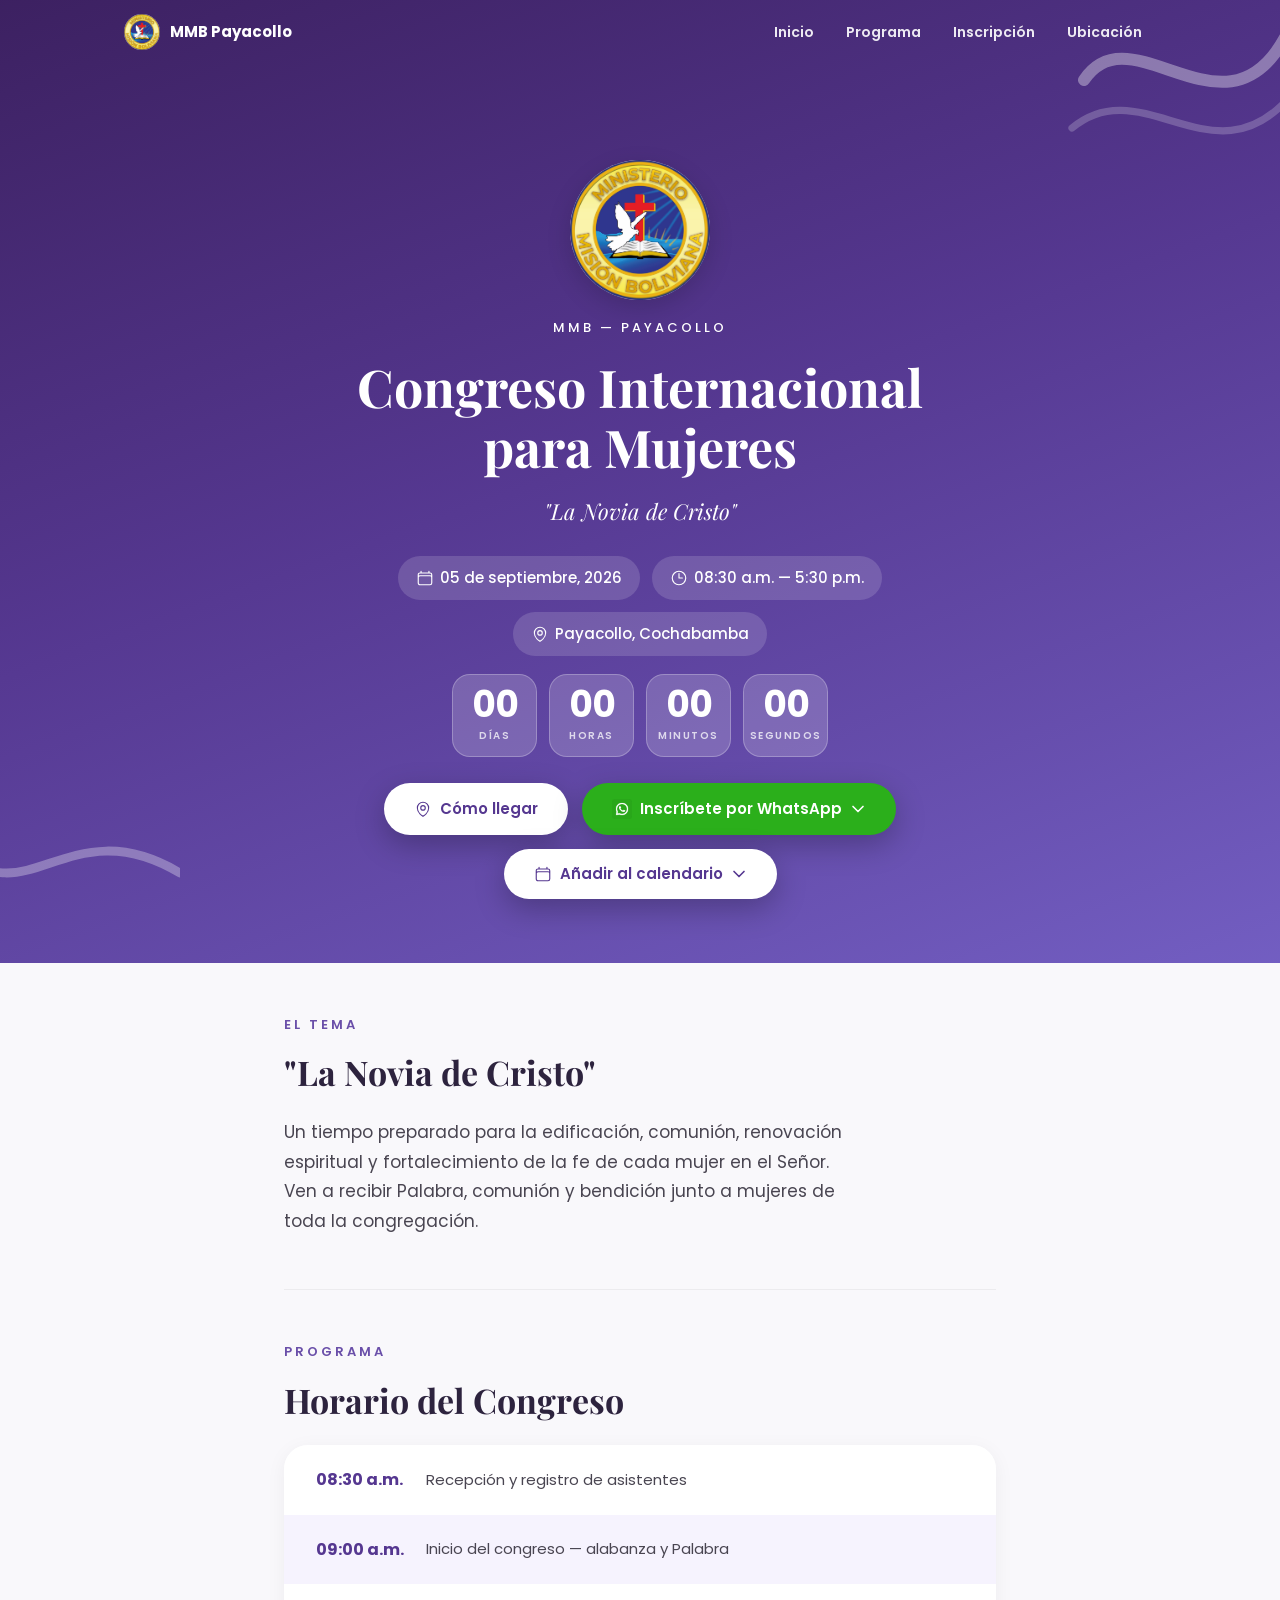
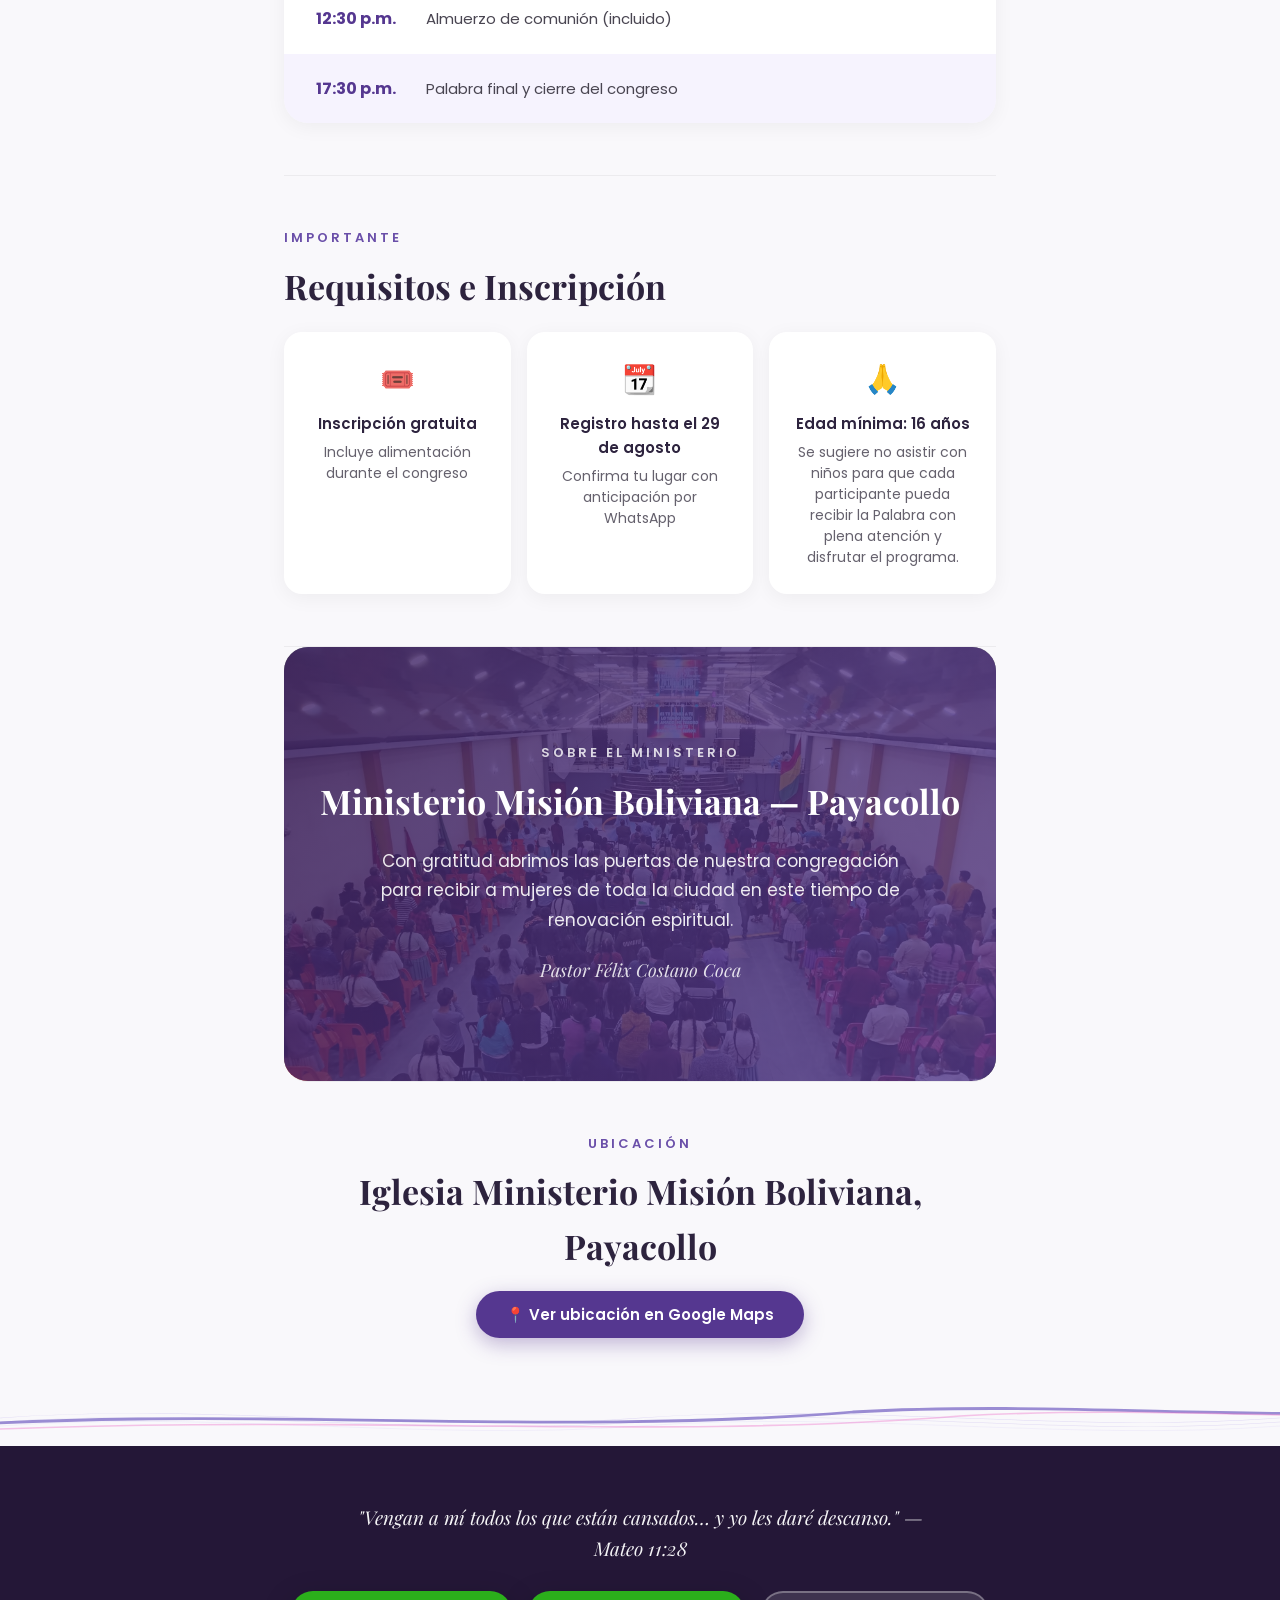
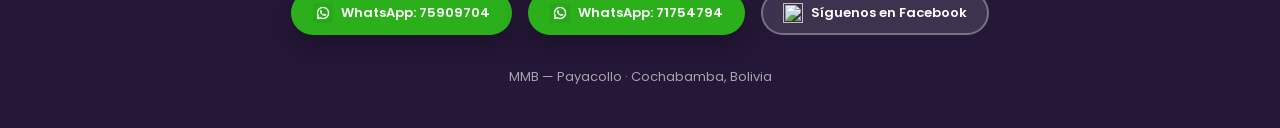
==== index.html @ 67039acd "Cambia redaccion a sugerencia de no asistir con ninos" ====
<!DOCTYPE html>
<html lang="es">
<head>
  <meta charset="UTF-8">
  <meta name="viewport" content="width=device-width, initial-scale=1.0">

  <!-- ===== SEO ===== -->
  <title>Congreso Internacional para Mujeres — MMB Payacollo</title>
  <meta name="description" content="Congreso Internacional para Mujeres 'La Novia de Cristo' — 05 de septiembre 2026 en Payacollo, Cochabamba. Inscripción gratuita. Organizado por el Ministerio Misión Boliviana.">

  <!-- ===== OPEN GRAPH (vista previa en WhatsApp y Facebook) ===== -->
  <meta property="og:title"       content="Congreso Internacional para Mujeres — La Novia de Cristo">
  <meta property="og:description" content="05 de septiembre, 2026 · 08:30 a.m. – 5:30 p.m. · Payacollo, Cochabamba. ¡Inscripción gratuita!">
  <meta property="og:image"       content="images/og-image.jpg">
  <meta property="og:type"        content="website">
  <meta property="og:locale"      content="es_BO">

  <!-- ===== FUENTES DE GOOGLE ===== -->
  <link rel="preconnect" href="https://fonts.googleapis.com">
  <link rel="preconnect" href="https://fonts.gstatic.com" crossorigin>
  <link href="https://fonts.googleapis.com/css2?family=Playfair+Display:ital,wght@0,600;0,700;1,600&family=Poppins:wght@400;500;600;700&display=swap" rel="stylesheet">

  <!-- ===== HOJA DE ESTILOS ===== -->
  <link rel="stylesheet" href="css/style.css">
</head>
<body>

  <!-- ============================================================
       BARRA DE NAVEGACIÓN FIJA
       ============================================================ -->
  <nav class="navbar" id="navbar" aria-label="Navegación principal">
    <div class="navbar__inner">
      <a href="#" class="navbar__brand">
        <img src="images/logo.jpg" alt="MMB" class="navbar__logo-img">
        <span class="navbar__brand-text">MMB Payacollo</span>
      </a>
      <button class="navbar__burger" id="navBurger" aria-label="Abrir menú" aria-expanded="false">
        <span></span>
        <span></span>
        <span></span>
      </button>
      <ul class="navbar__menu" id="navMenu" role="list">
        <li><a href="#tema"       class="navbar__link">Inicio</a></li>
        <li><a href="#programa"   class="navbar__link">Programa</a></li>
        <li><a href="#requisitos" class="navbar__link">Inscripción</a></li>
        <li><a href="#ubicacion"  class="navbar__link">Ubicación</a></li>
      </ul>
    </div>
  </nav>

  <!-- ============================================================
       HERO — Sección principal con gradiente morado
       ============================================================ -->
  <header class="hero">

    <!-- Decoraciones SVG de fondo (no interactivas) -->
    <div class="hero__deco hero__deco--top" aria-hidden="true">
      <svg viewBox="0 0 200 200" xmlns="http://www.w3.org/2000/svg">
        <path d="M20,100 C60,40 140,160 190,60" stroke="white" stroke-width="10" fill="none" stroke-linecap="round"/>
        <path d="M10,140 C70,90 130,190 195,110" stroke="white" stroke-width="6" fill="none" stroke-linecap="round" opacity="0.6"/>
      </svg>
    </div>
    <div class="hero__deco hero__deco--bottom" aria-hidden="true">
      <svg viewBox="0 0 200 200" xmlns="http://www.w3.org/2000/svg">
        <path d="M0,60 C60,120 100,20 200,80" stroke="white" stroke-width="8" fill="none" stroke-linecap="round"/>
      </svg>
    </div>

    <!-- Contenido principal del hero -->
    <div class="hero__content">

      <!-- Logo del ministerio -->
      <img
        src="images/logo.jpg"
        alt="Logo Ministerio Misión Boliviana"
        class="hero__logo"
        width="120"
        height="120"
        loading="eager"
      >

      <!-- Etiqueta superior -->
      <p class="hero__badge">MMB — Payacollo</p>

      <!-- Título del congreso -->
      <h1 class="hero__title">
        Congreso Internacional<br>para Mujeres
      </h1>

      <!-- Subtítulo en cursiva -->
      <p class="hero__subtitle">"La Novia de Cristo"</p>

      <!-- Chips: fecha, hora, lugar -->
      <div class="hero__chips">
        <span class="chip">
          <svg class="icon" viewBox="0 0 24 24" aria-hidden="true"><path stroke-linecap="round" stroke-linejoin="round" d="M6.75 3v2.25M17.25 3v2.25M3 18.75V7.5a2.25 2.25 0 0 1 2.25-2.25h13.5A2.25 2.25 0 0 1 21 7.5v11.25m-18 0A2.25 2.25 0 0 0 5.25 21h13.5A2.25 2.25 0 0 0 21 18.75m-18 0v-7.5A2.25 2.25 0 0 1 5.25 9h13.5A2.25 2.25 0 0 1 21 11.25v7.5"/></svg>
          05 de septiembre, 2026
        </span>
        <span class="chip">
          <svg class="icon" viewBox="0 0 24 24" aria-hidden="true"><path stroke-linecap="round" stroke-linejoin="round" d="M12 6v6h4.5m4.5 0a9 9 0 1 1-18 0 9 9 0 0 1 18 0z"/></svg>
          08:30 a.m. — 5:30 p.m.
        </span>
        <span class="chip">
          <svg class="icon" viewBox="0 0 24 24" aria-hidden="true"><path stroke-linecap="round" stroke-linejoin="round" d="M15 10.5a3 3 0 1 1-6 0 3 3 0 0 1 6 0z"/><path stroke-linecap="round" stroke-linejoin="round" d="M19.5 10.5c0 7.142-7.5 11.25-7.5 11.25S4.5 17.642 4.5 10.5a7.5 7.5 0 1 1 15 0z"/></svg>
          Payacollo, Cochabamba
        </span>
      </div>

      <!-- Contador regresivo hasta el evento -->
      <div class="countdown" id="countdown">
        <div class="countdown__item">
          <span class="countdown__num" id="cd-dias">--</span>
          <span class="countdown__label">Días</span>
        </div>
        <div class="countdown__item">
          <span class="countdown__num" id="cd-horas">--</span>
          <span class="countdown__label">Horas</span>
        </div>
        <div class="countdown__item">
          <span class="countdown__num" id="cd-min">--</span>
          <span class="countdown__label">Minutos</span>
        </div>
        <div class="countdown__item">
          <span class="countdown__num" id="cd-seg">--</span>
          <span class="countdown__label">Segundos</span>
        </div>
      </div>

      <!-- Botones de acción -->
      <div class="hero__actions">

        <!-- Botón: ver en Google Maps -->
        <a
          href="https://www.google.com/maps/dir/?api=1&destination=-17.43015,-66.327103"
          target="_blank"
          rel="noopener noreferrer"
          class="btn btn--white"
        >
          <svg class="icon" viewBox="0 0 24 24" aria-hidden="true"><path stroke-linecap="round" stroke-linejoin="round" d="M15 10.5a3 3 0 1 1-6 0 3 3 0 0 1 6 0z"/><path stroke-linecap="round" stroke-linejoin="round" d="M19.5 10.5c0 7.142-7.5 11.25-7.5 11.25S4.5 17.642 4.5 10.5a7.5 7.5 0 1 1 15 0z"/></svg>
          Cómo llegar
        </a>

        <!-- Botón desplegable: WhatsApp (se maneja en main.js) -->
        <div class="dropdown">
          <button
            class="btn btn--green dropdown__toggle"
            aria-expanded="false"
            aria-haspopup="true"
          >
            <img src="images/whatsapp.png" alt="" class="btn-icon" aria-hidden="true">
            Inscríbete por WhatsApp
            <svg class="icon icon--chevron dropdown__arrow" viewBox="0 0 24 24" aria-hidden="true"><path stroke-linecap="round" stroke-linejoin="round" d="m19.5 8.25-7.5 7.5-7.5-7.5"/></svg>
          </button>

          <!-- Menú oculto por defecto -->
          <ul class="dropdown__menu" role="menu" hidden>
            <li role="none">
              <a
                href="https://wa.me/59160748595"
                target="_blank"
                rel="noopener noreferrer"
                class="dropdown__item"
                role="menuitem"
              >
                <span class="dropdown__icon" aria-hidden="true"><svg class="icon" viewBox="0 0 24 24"><path stroke-linecap="round" stroke-linejoin="round" d="M2.25 6.75c0 8.284 6.716 15 15 15h2.25a2.25 2.25 0 0 0 2.25-2.25v-1.372c0-.516-.351-.966-.852-1.091l-4.423-1.106c-.44-.11-.902.055-1.173.417l-.97 1.293c-.282.376-.769.542-1.21.38a12.035 12.035 0 0 1-7.143-7.143c-.162-.441.004-.928.38-1.21l1.293-.97c.363-.271.527-.734.417-1.173L6.963 3.102a1.125 1.125 0 0 0-1.091-.852H4.5A2.25 2.25 0 0 0 2.25 4.5v2.25z"/></svg></span>
                <span class="dropdown__info">
                  <span class="dropdown__name">Lider Sandra Costano</span>
                </span>
              </a>
            </li>
            <li role="none">
              <a
                href="https://wa.me/59171754794"
                target="_blank"
                rel="noopener noreferrer"
                class="dropdown__item"
                role="menuitem"
              >
                <span class="dropdown__icon" aria-hidden="true"><svg class="icon" viewBox="0 0 24 24"><path stroke-linecap="round" stroke-linejoin="round" d="M2.25 6.75c0 8.284 6.716 15 15 15h2.25a2.25 2.25 0 0 0 2.25-2.25v-1.372c0-.516-.351-.966-.852-1.091l-4.423-1.106c-.44-.11-.902.055-1.173.417l-.97 1.293c-.282.376-.769.542-1.21.38a12.035 12.035 0 0 1-7.143-7.143c-.162-.441.004-.928.38-1.21l1.293-.97c.363-.271.527-.734.417-1.173L6.963 3.102a1.125 1.125 0 0 0-1.091-.852H4.5A2.25 2.25 0 0 0 2.25 4.5v2.25z"/></svg></span>
                <span class="dropdown__info">
                  <span class="dropdown__name">Pastora Geidy Tapia</span>
                </span>
              </a>
            </li>
          </ul>
        </div>

        <!-- Dropdown: agregar al calendario -->
        <div class="dropdown dropdown--cal">
          <button
            class="btn btn--white"
            id="calToggle"
            aria-expanded="false"
            aria-haspopup="true"
          >
            <svg class="icon" viewBox="0 0 24 24" aria-hidden="true"><path stroke-linecap="round" stroke-linejoin="round" d="M6.75 3v2.25M17.25 3v2.25M3 18.75V7.5a2.25 2.25 0 0 1 2.25-2.25h13.5A2.25 2.25 0 0 1 21 7.5v11.25m-18 0A2.25 2.25 0 0 0 5.25 21h13.5A2.25 2.25 0 0 0 21 18.75m-18 0v-7.5A2.25 2.25 0 0 1 5.25 9h13.5A2.25 2.25 0 0 1 21 11.25v7.5"/></svg>
            Añadir al calendario
            <svg class="icon icon--chevron cal-arrow" viewBox="0 0 24 24" aria-hidden="true"><path stroke-linecap="round" stroke-linejoin="round" d="m19.5 8.25-7.5 7.5-7.5-7.5"/></svg>
          </button>
          <ul class="dropdown__menu dropdown__menu--cal" id="calMenu" role="menu" hidden>
            <li role="none">
              <a href="#" id="calGoogle" target="_blank" rel="noopener" class="dropdown__item" role="menuitem">
                <span class="dropdown__icon cal-icon-google" aria-hidden="true">G</span>
                <span class="dropdown__info">
                  <span class="dropdown__name">Google Calendar</span>
                </span>
              </a>
            </li>
            <li role="none">
              <button id="calIcs" class="dropdown__item dropdown__item--btn" role="menuitem">
                <span class="dropdown__icon cal-icon-apple" aria-hidden="true">📱</span>
                <span class="dropdown__info">
                  <span class="dropdown__name">Apple / Outlook</span>
                  <span class="dropdown__number">Descarga .ics</span>
                </span>
              </button>
            </li>
          </ul>
        </div>

      </div>
    </div>

  </header>


  <!-- ============================================================
       CONTENIDO PRINCIPAL
       ============================================================ -->
  <main class="main-content">

    <!-- ---- El Tema ---- -->
    <section class="section fade-in" id="tema">
      <p class="section__label">El Tema</p>
      <h2 class="section__title">"La Novia de Cristo"</h2>
      <p class="section__text">
        Un tiempo preparado para la edificación, comunión, renovación espiritual y
        fortalecimiento de la fe de cada mujer en el Señor. Ven a recibir Palabra,
        comunión y bendición junto a mujeres de toda la congregación.
      </p>
    </section>

    <!-- ---- Programa / Horario ---- -->
    <section class="section fade-in" id="programa">
      <p class="section__label">Programa</p>
      <h2 class="section__title">Horario del Congreso</h2>

      <div class="schedule">
        <div class="schedule__item">
          <span class="schedule__time">08:30 a.m.</span>
          <span class="schedule__desc">Recepción y registro de asistentes</span>
        </div>
        <div class="schedule__item schedule__item--alt">
          <span class="schedule__time">09:00 a.m.</span>
          <span class="schedule__desc">Inicio del congreso — alabanza y Palabra</span>
        </div>
        <div class="schedule__item">
          <span class="schedule__time">12:30 p.m.</span>
          <span class="schedule__desc">Almuerzo de comunión (incluido)</span>
        </div>
        <div class="schedule__item schedule__item--alt">
          <span class="schedule__time">17:30 p.m.</span>
          <span class="schedule__desc">Palabra final y cierre del congreso</span>
        </div>
      </div>
    </section>

    <!-- ---- Requisitos e Inscripción ---- -->
    <section class="section fade-in" id="requisitos">
      <p class="section__label">Importante</p>
      <h2 class="section__title">Requisitos e Inscripción</h2>

      <div class="cards">
        <div class="card">
          <span class="card__icon">🎟️</span>
          <p class="card__title">Inscripción gratuita</p>
          <p class="card__text">Incluye alimentación durante el congreso</p>
        </div>
        <div class="card">
          <span class="card__icon">📆</span>
          <p class="card__title">Registro hasta el 29 de agosto</p>
          <p class="card__text">Confirma tu lugar con anticipación por WhatsApp</p>
        </div>
        <div class="card">
          <span class="card__icon">🙏</span>
          <p class="card__title">Edad mínima: 16 años</p>
          <p class="card__text">Se sugiere no asistir con niños para que cada participante pueda recibir la Palabra con plena atención y disfrutar el programa.</p>
        </div>
      </div>
    </section>

    <!-- ---- Sobre el Ministerio ---- -->
    <section class="section section--church fade-in" id="ministerio">
      <img src="images/iglesia.jpg" alt="Iglesia Ministerio Misión Boliviana Payacollo" class="church__bg" loading="lazy">
      <div class="church__overlay"></div>
      <div class="church__content">
        <p class="section__label">Sobre el ministerio</p>
        <h2 class="section__title">Ministerio Misión Boliviana — Payacollo</h2>
        <p class="section__text">
          Con gratitud abrimos las puertas de nuestra congregación para recibir a
          mujeres de toda la ciudad en este tiempo de renovación espiritual.
        </p>
        <p class="section__pastor">Pastor Félix Costano Coca</p>
      </div>
    </section>

    <!-- ---- Ubicación ---- -->
    <section class="section section--center fade-in" id="ubicacion">
      <p class="section__label">Ubicación</p>
      <h2 class="section__title">Iglesia Ministerio Misión Boliviana, Payacollo</h2>
      <a
        href="https://www.google.com/maps/dir/?api=1&destination=-17.43015,-66.327103"
        target="_blank"
        rel="noopener noreferrer"
        class="btn btn--primary"
      >
        📍 Ver ubicación en Google Maps
      </a>
    </section>

  </main>


  <!-- Separador decorativo con ondas antes del footer -->
  <div class="wave-divider" aria-hidden="true">
    <svg viewBox="0 0 1200 120" xmlns="http://www.w3.org/2000/svg" preserveAspectRatio="none">
      <!-- Líneas finas onduladas -->
      <path d="M0,60 C200,20 400,100 600,60 C800,20 1000,100 1200,60" fill="none" stroke="oklch(0.7 0.12 295)" stroke-width="1" opacity="0.3"/>
      <path d="M0,70 C200,30 400,110 600,70 C800,30 1000,110 1200,70" fill="none" stroke="oklch(0.65 0.13 295)" stroke-width="1" opacity="0.25"/>
      <path d="M0,80 C200,40 400,120 600,80 C800,40 1000,120 1200,80" fill="none" stroke="oklch(0.75 0.10 295)" stroke-width="0.8" opacity="0.2"/>
      <!-- Curva gruesa principal -->
      <path d="M-100,90 C200,20 500,110 800,45 C1000,15 1200,75 1400,35" fill="none" stroke="oklch(0.55 0.15 290)" stroke-width="7" stroke-linecap="round" opacity="0.7"/>
      <!-- Curva secundaria rosada -->
      <path d="M-100,100 C300,40 600,120 900,55 C1100,25 1300,80 1500,50" fill="none" stroke="oklch(0.72 0.18 340)" stroke-width="4" stroke-linecap="round" opacity="0.4"/>
    </svg>
  </div>

  <!-- ============================================================
       FOOTER
       ============================================================ -->
  <footer class="footer">

    <!-- Versículo bíblico -->
    <p class="footer__verse">
      "Vengan a mí todos los que están cansados… y yo les daré descanso." — Mateo 11:28
    </p>

    <!-- Links de contacto -->
    <div class="footer__links">
      <a href="https://wa.me/59175909704" target="_blank" rel="noopener noreferrer" class="btn btn--green btn--sm">
        <img src="images/whatsapp.png" alt="" class="btn-icon" aria-hidden="true"> WhatsApp: 75909704
      </a>
      <a href="https://wa.me/59171754794" target="_blank" rel="noopener noreferrer" class="btn btn--green btn--sm">
        <img src="images/whatsapp.png" alt="" class="btn-icon" aria-hidden="true"> WhatsApp: 71754794
      </a>
      <a href="https://www.facebook.com/profile.php?id=100070021901552&mibextid=ZbWKwL" target="_blank" rel="noopener noreferrer" class="btn btn--outline btn--sm">
        <img src="images/facebook.png" alt="" class="btn-icon" aria-hidden="true"> Síguenos en Facebook
      </a>
    </div>

    <!-- Créditos -->
    <p class="footer__credit">MMB — Payacollo · Cochabamba, Bolivia</p>

  </footer>

  <!-- ===== JAVASCRIPT ===== -->
  <script src="js/main.js"></script>

</body>
</html>
---- css/style.css ----
/* ================================================
   style.css — Congreso Internacional para Mujeres
   Ministerio Misión Boliviana — Payacollo
   ================================================ */


/* ================================================
   VARIABLES GLOBALES
   Cambia los colores aquí para actualizar toda la página.
   ================================================ */
:root {
  /* Colores morados del hero */
  --color-primary:       oklch(0.42 0.14 295); /* morado principal */
  --color-primary-dark:  oklch(0.32 0.11 300); /* morado oscuro (inicio del gradiente) */
  --color-primary-light: oklch(0.55 0.15 290); /* morado claro (fin del gradiente) */
  --color-primary-pale:  oklch(0.97 0.015 300);/* fondo muy claro para filas alternas */

  /* Colores de texto */
  --color-text:          oklch(0.28 0.05 300); /* texto principal */
  --color-text-muted:    oklch(0.40 0.02 300); /* texto secundario */
  --color-text-light:    oklch(0.50 0.02 300); /* texto terciario */
  --color-label:         oklch(0.50 0.14 295); /* etiquetas de sección */

  /* ---- Paleta semántica de botones (estilo propio, sin librerías) ---- */
  --btn-primary:   oklch(0.42 0.14 295); /* morado  — igual al color principal */
  --btn-secondary: oklch(0.55 0.04 270); /* gris azulado neutro */
  --btn-success:   #2BAF1B; /* verde WhatsApp del ícono */
  --btn-danger:    oklch(0.55 0.20  25); /* rojo */
  --btn-warning:   oklch(0.75 0.17  75); /* amarillo-naranja */
  --btn-info:      oklch(0.60 0.15 230); /* azul claro */

  /* Cuánto se oscurece el botón al pasar el cursor (valor entre 0 y 1) */
  --btn-hover-brightness: 0.85;

  /* Otros colores */
  --color-green:         #2BAF1B; /* verde WhatsApp del ícono */
  --color-bg:            oklch(0.98 0.005 300);/* fondo general de la página */
  --color-footer-bg:     oklch(0.24 0.06 300); /* fondo del footer */
  --color-white:         #ffffff;

  /* Tipografías */
  --font-heading: 'Playfair Display', Georgia, serif;
  --font-body:    'Poppins', system-ui, sans-serif;

  /* Bordes redondeados */
  --radius-sm:   12px;
  --radius-md:   18px;
  --radius-lg:   24px;
  --radius-pill: 40px;

  /* Sombras */
  --shadow-sm: 0 4px 20px rgba(0, 0, 0, 0.05);
  --shadow-md: 0 8px 24px rgba(0, 0, 0, 0.15);
  --shadow-lg: 0 10px 30px rgba(0, 0, 0, 0.25);

  /* Transición estándar */
  --transition: 0.2s ease;

  /* Ancho máximo del contenido */
  --max-width: 760px;
}


/* ================================================
   RESET BÁSICO
   ================================================ */
*, *::before, *::after {
  box-sizing: border-box;
  margin: 0;
  padding: 0;
}

html, body {
  overflow-x: hidden;
}

html {
  scroll-behavior: smooth;
  scroll-padding-top: 72px;
}

body {
  background-color: var(--color-bg);
  font-family: var(--font-body);
  color: var(--color-text);
  line-height: 1.6;
  /* Mejora la renderización de fuentes en pantallas de alta densidad */
  -webkit-font-smoothing: antialiased;
}

a {
  color: inherit;
  text-decoration: none;
}

img {
  max-width: 100%;
  display: block;
}

ul {
  list-style: none;
}


/* ================================================
   SISTEMA DE BOTONES GENÉRICO
   ------------------------------------------------
   Uso: <button class="btn btn--primary">Texto</button>
   Variantes sólidas:  btn--primary / secondary / success / danger / warning / info
   Variantes contorno: btn--outline-primary / secondary / success / danger / warning / info
   Tamaños:            btn--sm / btn--lg
   Especiales:         btn--white / btn--outline (footer)
   ================================================ */

/* --- Base de todos los botones --- */
.btn {
  display: inline-flex;
  align-items: center;
  gap: 8px;
  padding: 14px 28px;
  border-radius: var(--radius-pill);
  font-family: var(--font-body);
  font-weight: 600;
  font-size: 15px;
  cursor: pointer;
  border: 2px solid transparent;
  transition:
    filter       var(--transition),
    transform    var(--transition),
    box-shadow   var(--transition);
  white-space: nowrap;
  line-height: 1;
  text-decoration: none;
}

/* Hover: oscurece el fondo con filter (funciona en CUALQUIER color) */
.btn:hover {
  filter: brightness(var(--btn-hover-brightness));
  transform: translateY(-2px);
}

/* Al presionar: baja de nuevo */
.btn:active {
  transform: translateY(0);
  filter: brightness(0.78);
}

/* Foco visible para accesibilidad con teclado */
.btn:focus-visible {
  outline: 3px solid currentColor;
  outline-offset: 3px;
}

/* ---- Variantes sólidas ---- */
/* Cada una define --_bg (color de fondo) y hereda el resto */

.btn--primary {
  background: var(--btn-primary);
  color: var(--color-white);
  box-shadow: 0 6px 20px oklch(from var(--btn-primary) l c h / 0.35);
}

.btn--secondary {
  background: var(--btn-secondary);
  color: var(--color-white);
  box-shadow: 0 6px 20px oklch(from var(--btn-secondary) l c h / 0.30);
}

.btn--success {
  background: var(--btn-success);
  color: var(--color-white);
  box-shadow: 0 6px 20px oklch(from var(--btn-success) l c h / 0.35);
}

.btn--danger {
  background: var(--btn-danger);
  color: var(--color-white);
  box-shadow: 0 6px 20px oklch(from var(--btn-danger) l c h / 0.30);
}

.btn--warning {
  background: var(--btn-warning);
  color: oklch(0.20 0.05 75); /* texto oscuro sobre amarillo */
  box-shadow: 0 6px 20px oklch(from var(--btn-warning) l c h / 0.30);
}

.btn--info {
  background: var(--btn-info);
  color: var(--color-white);
  box-shadow: 0 6px 20px oklch(from var(--btn-info) l c h / 0.30);
}

/* ---- Variantes de contorno (outline) ---- */
/* Fondo transparente, borde y texto del color semántico */

.btn--outline-primary {
  background: transparent;
  color: var(--btn-primary);
  border-color: var(--btn-primary);
}

.btn--outline-secondary {
  background: transparent;
  color: var(--btn-secondary);
  border-color: var(--btn-secondary);
}

.btn--outline-success {
  background: transparent;
  color: var(--btn-success);
  border-color: var(--btn-success);
}

.btn--outline-danger {
  background: transparent;
  color: var(--btn-danger);
  border-color: var(--btn-danger);
}

.btn--outline-warning {
  background: transparent;
  color: oklch(0.55 0.17 75);
  border-color: var(--btn-warning);
}

.btn--outline-info {
  background: transparent;
  color: var(--btn-info);
  border-color: var(--btn-info);
}

/* ---- Tamaños ---- */

/* Pequeño (footer, chips de acción) */
.btn--sm {
  padding: 10px 20px;
  font-size: 13px;
}

/* Grande (llamadas a la acción principales) */
.btn--lg {
  padding: 18px 36px;
  font-size: 17px;
}

/* ---- Especiales (usados en este proyecto) ---- */

/* Blanco sobre el gradiente del hero */
.btn--white {
  background: var(--color-white);
  color: var(--btn-primary);
  box-shadow: var(--shadow-lg);
  border-color: transparent;
}

/* Verde alias para WhatsApp (mismo que success) */
.btn--green {
  background: var(--btn-success);
  color: var(--color-white);
  box-shadow: var(--shadow-lg);
}

/* Contorno semitransparente para el footer oscuro */
.btn--outline {
  background: rgba(255, 255, 255, 0.12);
  color: var(--color-white);
  border-color: rgba(255, 255, 255, 0.30);
}


/* ================================================
   HERO — Sección principal
   ================================================ */
.hero {
  position: relative;
  /* overflow: hidden eliminado — causaba que el dropdown quedara cortado */
  background: linear-gradient(
    160deg,
    var(--color-primary-dark)  0%,
    var(--color-primary)       45%,
    var(--color-primary-light) 100%
  );
  /* 52px navbar (móvil) + 72px padding propio */
  padding: 124px 24px 48px;
  text-align: center;
  color: var(--color-white);
}

/* Decoraciones SVG de fondo */
.hero__deco {
  position: absolute;
  pointer-events: none; /* no bloquean clics */
  opacity: 0.35;
  overflow: hidden;
  /* clip para que el SVG no salga del área del hero */
  clip-path: inset(0);
}

.hero__deco--top {
  top: -40px;
  right: -20px;
  width: 240px;
}

.hero__deco--bottom {
  bottom: -50px;
  left: -40px;
  width: 220px;
  opacity: 0.3;
}

/* Contenedor centrado del contenido del hero */
.hero__content {
  position: relative; /* para estar por encima de las decoraciones */
  display: flex;
  flex-direction: column;
  align-items: center;
  gap: 18px;
  max-width: 720px;
  margin: 0 auto;
}

/* Logo circular */
.hero__logo {
  width: 120px;
  height: 120px;
  border-radius: 50%;
  object-fit: cover;
  box-shadow: var(--shadow-md);
}

/* Etiqueta "MMB — Payacollo" */
.hero__badge {
  letter-spacing: 3px;
  font-size: 13px;
  font-weight: 500;
  opacity: 0.85;
  text-transform: uppercase;
}

/* Título H1 principal */
.hero__title {
  font-family: var(--font-heading);
  /* clamp: mínimo 32px, preferido 6vw, máximo 52px */
  font-size: clamp(32px, 6vw, 52px);
  line-height: 1.15;
  font-weight: 700;
}

/* Subtítulo en cursiva */
.hero__subtitle {
  font-family: var(--font-heading);
  font-style: italic;
  font-size: 22px;
  opacity: 0.95;
}

/* Chips de información (fecha / hora / lugar) */
.hero__chips {
  display: flex;
  flex-wrap: wrap; /* se acomodan en varias líneas en móvil */
  gap: 12px;
  justify-content: center;
  margin-top: 8px;
}

.chip {
  background: rgba(255, 255, 255, 0.15);
  backdrop-filter: blur(4px);
  padding: 10px 18px;
  border-radius: var(--radius-pill);
  font-size: 14px;
  font-weight: 500;
  /* alinea el ícono SVG con el texto */
  display: inline-flex;
  align-items: center;
  gap: 6px;
}

/* Contenedor de los botones del hero */
.hero__actions {
  display: flex;
  flex-wrap: wrap;
  gap: 14px;
  justify-content: center;
  margin-top: 8px;
}


/* ================================================
   ICONOS SVG INLINE
   ================================================ */

/* Íconos PNG dentro de botones (WhatsApp, Facebook) */
.btn-icon {
  width: 20px;
  height: 20px;
  object-fit: contain;
  flex-shrink: 0;
  display: inline-block;
}

/* Base: hereda el color del texto del elemento padre */
.icon {
  width: 18px;
  height: 18px;
  flex-shrink: 0;
  stroke: currentColor;
  fill: none;
  stroke-width: 1.5;
  stroke-linecap: round;
  stroke-linejoin: round;
  display: inline-block;
  vertical-align: middle;
}

/* Tamaño grande (tarjetas, etc.) */
.icon--lg {
  width: 32px;
  height: 32px;
}

/* Flecha del dropdown */
.icon--chevron {
  width: 16px;
  height: 16px;
  stroke-width: 2.5;
  transition: transform var(--transition);
}

/* Rotar la flecha cuando el menú está abierto */
.dropdown--open .icon--chevron {
  transform: rotate(180deg);
}


/* ================================================
   DROPDOWN — Menú de WhatsApp
   ================================================ */

/* Contenedor relativo para posicionar el menú */
.dropdown {
  position: relative;
  display: inline-block;
}

/* Flecha que gira cuando el menú está abierto */
.dropdown__arrow {
  display: inline-block;
  transition: transform var(--transition);
}

/* La flecha SVG rota via .dropdown--open .icon--chevron (ver sección de íconos) */

/* Menú desplegable */
.dropdown__menu {
  position: absolute;
  top: calc(100% + 8px);
  left: 50%;
  transform: translateX(-50%);
  background: var(--color-white);
  border-radius: var(--radius-md);
  box-shadow: 0 8px 24px rgba(0, 0, 0, 0.2);
  padding: 8px;
  min-width: 240px;
  z-index: 500;
  /* Animación de aparición */
  animation: dropdownEntrada 0.15s ease;
}

/* Cada opción del menú */
.dropdown__item {
  display: flex;
  flex-direction: row;  /* ícono a la izquierda, texto a la derecha */
  align-items: center;
  gap: 12px;
  padding: 12px 16px;
  border-radius: var(--radius-sm);
  color: var(--color-text);
  transition: background var(--transition);
}

.dropdown__item:hover {
  background: var(--color-primary-pale);
}

/* Ícono de teléfono en círculo verde */
.dropdown__icon {
  display: flex;
  align-items: center;
  justify-content: center;
  width: 38px;
  height: 38px;
  border-radius: 50%;
  background: var(--color-green);
  flex-shrink: 0;
  /* el SVG interior hereda color blanco */
  color: white;
}

/* Bloque de texto (nombre + número) */
.dropdown__info {
  display: flex;
  flex-direction: column;
}

/* Nombre de la persona */
.dropdown__name {
  font-weight: 600;
  font-size: 14px;
  color: var(--color-text);
}

/* Número de teléfono */
.dropdown__number {
  color: var(--color-label);
  font-size: 13px;
  margin-top: 1px;
}

/* Animación de entrada del dropdown */
@keyframes dropdownEntrada {
  from {
    opacity: 0;
    transform: translateX(-50%) translateY(-6px);
  }
  to {
    opacity: 1;
    transform: translateX(-50%) translateY(0);
  }
}


/* ================================================
   OPCIONES DE IMAGEN DE LA IGLESIA
   ================================================ */

/* OPCIÓN 2: sección foto independiente */
.section-photo {
  width: 100%;
  max-height: 280px;
  overflow: hidden;
}

.section-photo img {
  width: 100%;
  height: 280px;
  object-fit: cover;
  object-position: center;
  display: block;
}

/* OPCIÓN 1: imagen como fondo de "Sobre el ministerio" */
.section--church {
  position: relative;
  overflow: hidden;
  border-radius: var(--radius-lg);
  border: none;
  padding: 0;
  margin-bottom: 0;
  text-align: center;
  min-height: 320px;
  display: flex;
  align-items: center;
  justify-content: center;
}

.church__bg {
  position: absolute;
  inset: 0;
  width: 100%;
  height: 100%;
  object-fit: cover;
  object-position: center;
}

/* Overlay morado sobre la imagen */
.church__overlay {
  position: absolute;
  inset: 0;
  background: linear-gradient(135deg, oklch(0.32 0.11 300 / 0.82), oklch(0.45 0.14 295 / 0.75));
}

/* Texto encima del overlay */
.church__content {
  position: relative;
  z-index: 1;
  padding: 44px 28px;
  color: white;
}

.section--church .section__label {
  color: rgba(255,255,255,0.8);
}

.section--church .section__title {
  color: white;
}

.section--church .section__text {
  color: rgba(255,255,255,0.9);
  margin: 0 auto;
}

.section--church .section__pastor {
  color: rgba(255,255,255,0.85);
}


/* ================================================
   SEPARADOR DECORATIVO DE ONDAS
   ================================================ */
.wave-divider {
  width: 100%;
  overflow: hidden;
  line-height: 0;
  padding: 4px 0;
}

.wave-divider svg {
  width: 100%;
  height: 48px;
  display: block;
}


/* ================================================
   CONTENIDO PRINCIPAL (secciones)
   ================================================ */

/* Contenedor que centra y limita el ancho del contenido */
.main-content {
  max-width: var(--max-width);
  margin: 0 auto;
  padding: 0 24px;
}

/* Sección genérica */
.section {
  padding: 40px 0;
  border-bottom: 1px solid rgba(0, 0, 0, 0.05);
}

/* La última sección no necesita borde inferior */
.section:last-child {
  border-bottom: none;
}

/* Etiqueta pequeña sobre el título (ej. "El Tema") */
.section__label {
  letter-spacing: 3px;
  font-size: 13px;
  font-weight: 600;
  color: var(--color-label);
  text-transform: uppercase;
  margin-bottom: 10px;
}

/* Título de cada sección */
.section__title {
  font-family: var(--font-heading);
  font-size: clamp(24px, 4vw, 34px);
  color: var(--color-text);
  margin-bottom: 18px;
}

/* Párrafo de texto de cada sección */
.section__text {
  font-size: 17px;
  line-height: 1.75;
  color: var(--color-text-muted);
  max-width: 560px;
}

/* Nombre del pastor (en cursiva) */
.section__pastor {
  font-family: var(--font-heading);
  font-style: italic;
  font-size: 18px;
  color: var(--color-primary);
  margin-top: 20px;
}

/* Variante con fondo de color (Sobre el ministerio) */
.section--highlight {
  background: linear-gradient(135deg, var(--color-primary-pale), oklch(0.95 0.02 295));
  border-radius: var(--radius-lg);
  padding: 44px 28px;
  border: none;
  margin-bottom: 0;
  text-align: center;
}

.section--highlight .section__text {
  margin: 0 auto; /* centra el párrafo cuando tiene max-width */
}

/* Variante centrada (Ubicación) */
.section--center {
  text-align: center;
}

/* En secciones centradas, alinear también los elementos de texto */
.section--center .section__label,
.section--center .section__title {
  text-align: center;
}


/* ================================================
   HORARIO DEL CONGRESO
   ================================================ */
.schedule {
  border-radius: var(--radius-lg);
  overflow: hidden;
  box-shadow: var(--shadow-sm);
}

/* Fila del horario */
.schedule__item {
  display: flex;
  align-items: center;
  gap: 20px;
  padding: 20px 26px;
  background: var(--color-white);
}

/* Fila alternada con fondo gris muy claro */
.schedule__item--alt {
  background: var(--color-primary-pale);
}

/* Hora en morado */
.schedule__time {
  font-weight: 700;
  color: var(--color-primary);
  font-size: 16px;
  min-width: 90px; /* para que todas las horas queden alineadas */
  flex-shrink: 0;
}

/* Descripción de la actividad */
.schedule__desc {
  color: var(--color-text-muted);
  font-size: 15px;
}


/* ================================================
   TARJETAS (Requisitos e Inscripción)
   ================================================ */

/* CSS Grid: columnas automáticas de mínimo 200px */
.cards {
  display: grid;
  grid-template-columns: repeat(auto-fit, minmax(200px, 1fr));
  gap: 16px;
}

/* Tarjeta individual */
.card {
  background: var(--color-white);
  border-radius: var(--radius-md);
  padding: 26px;
  text-align: center;
  box-shadow: var(--shadow-sm);
}

/* Emoji grande */
.card__icon {
  display: block;
  font-size: 28px;
  margin-bottom: 10px;
}

/* Título de la tarjeta */
.card__title {
  font-weight: 600;
  color: var(--color-text);
  margin-bottom: 6px;
  font-size: 15px;
}

/* Texto de la tarjeta */
.card__text {
  font-size: 14px;
  color: var(--color-text-light);
  line-height: 1.5;
}


/* ================================================
   FOOTER
   ================================================ */
.footer {
  background: var(--color-footer-bg);
  color: var(--color-white);
  padding: 56px 24px 40px;
  text-align: center;
}

/* Versículo bíblico en cursiva */
.footer__verse {
  font-family: var(--font-heading);
  font-style: italic;
  font-size: 19px;
  opacity: 0.95;
  max-width: 600px;
  margin: 0 auto 28px;
  line-height: 1.6;
}

/* Fila de botones de contacto */
.footer__links {
  display: flex;
  flex-wrap: wrap;
  gap: 16px;
  justify-content: center;
  margin-bottom: 32px;
}

/* Línea de créditos */
.footer__credit {
  font-size: 13px;
  opacity: 0.6;
}


/* ================================================
   ANIMACIÓN FADE-IN (controlada por main.js)
   ================================================ */

/* Estado inicial: invisible y desplazado hacia abajo */
.fade-in {
  opacity: 0;
  transform: translateY(30px);
  transition: opacity 0.6s ease, transform 0.6s ease;
}

/* Estado final: visible en su posición normal */
.fade-in.visible {
  opacity: 1;
  transform: translateY(0);
}


/* ================================================
   RESPONSIVE — Tablet (≥ 600px)
   ================================================ */
@media (min-width: 600px) {
  .chip {
    font-size: 15px;
  }

  /* En tablet, las 3 tarjetas siempre en la misma fila */
  .cards {
    grid-template-columns: repeat(3, 1fr);
  }
}


/* ================================================
   RESPONSIVE — Desktop (≥ 900px)
   ================================================ */
@media (min-width: 900px) {
  /* Hero con más espacio vertical en escritorio */
  .hero {
    padding: 160px 24px 64px;
  }

  /* Logo un poco más grande en escritorio */
  .hero__logo {
    width: 140px;
    height: 140px;
  }

  /* Secciones con más padding en escritorio */
  .section {
    padding: 52px 0;
  }

  /* Filas del horario con más padding */
  .schedule__item {
    padding: 22px 32px;
  }
}


/* ================================================
   BARRA DE NAVEGACIÓN FIJA
   ================================================ */
.navbar {
  position: fixed;
  top: 0;
  left: 0;
  right: 0;
  z-index: 999;
  height: 52px;   /* móvil */
  background: transparent;
  transition: background 0.35s ease, box-shadow 0.35s ease;
}

.navbar--scrolled {
  background: var(--color-white);
  box-shadow: 0 2px 16px rgba(0, 0, 0, 0.10);
}

.navbar__inner {
  max-width: 1080px;
  margin: 0 auto;
  padding: 0 24px;
  height: 100%;
  display: flex;
  align-items: center;
  justify-content: space-between;
}

/* Marca: logo pequeño + texto */
.navbar__brand {
  display: flex;
  align-items: center;
  gap: 10px;
  color: var(--color-white);
  font-weight: 700;
  font-size: 15px;
  transition: color var(--transition);
}

.navbar__logo-img {
  width: 30px;
  height: 30px;
  border-radius: 50%;
  object-fit: cover;
  flex-shrink: 0;
}

.navbar__brand-text {
  display: none;
}

@media (min-width: 380px) {
  .navbar__brand-text { display: inline; }
}

.navbar--scrolled .navbar__brand {
  color: var(--color-text);
}

/* Lista de enlaces */
.navbar__menu {
  display: none;
  list-style: none;
  gap: 4px;
}

.navbar__link {
  padding: 8px 14px;
  border-radius: var(--radius-pill);
  font-size: 14px;
  font-weight: 600;
  color: rgba(255, 255, 255, 0.9);
  transition: background var(--transition), color var(--transition);
}

.navbar__link:hover {
  background: rgba(255, 255, 255, 0.15);
  color: var(--color-white);
}

.navbar--scrolled .navbar__link {
  color: var(--color-text);
}

.navbar--scrolled .navbar__link:hover {
  background: var(--color-primary-pale);
  color: var(--color-primary);
}

/* Botón hamburguesa */
.navbar__burger {
  display: flex;
  flex-direction: column;
  justify-content: center;
  gap: 5px;
  width: 40px;
  height: 40px;
  padding: 8px;
  background: none;
  border: none;
  cursor: pointer;
  border-radius: var(--radius-sm);
  transition: background var(--transition);
}

.navbar__burger:hover {
  background: rgba(255, 255, 255, 0.15);
}

.navbar--scrolled .navbar__burger:hover {
  background: var(--color-primary-pale);
}

.navbar__burger span {
  display: block;
  width: 100%;
  height: 2px;
  background: var(--color-white);
  border-radius: 2px;
  transition: background var(--transition), transform 0.3s ease, opacity 0.3s ease;
}

.navbar--scrolled .navbar__burger span {
  background: var(--color-text);
}

/* Animación hamburguesa → X cuando está abierto */
.navbar__burger--open span:nth-child(1) { transform: translateY(7px) rotate(45deg); }
.navbar__burger--open span:nth-child(2) { opacity: 0; }
.navbar__burger--open span:nth-child(3) { transform: translateY(-7px) rotate(-45deg); }

/* Desktop (≥ 700px): menú horizontal, sin hamburguesa, navbar más alta */
@media (min-width: 700px) {
  .navbar {
    height: 64px;
  }
  .navbar__logo-img {
    width: 36px;
    height: 36px;
  }
  .navbar__menu {
    display: flex;
    position: static;
    background: none;
    box-shadow: none;
    padding: 0;
    border-radius: 0;
    flex-direction: row;
  }
  .navbar__burger { display: none; }
}

/* Menú móvil desplegado */
.navbar__menu--open {
  display: flex !important;
  flex-direction: column;
  position: absolute;
  top: 52px;   /* debe coincidir con la altura de la navbar en móvil */
  left: 0;
  right: 0;
  background: var(--color-white);
  padding: 12px 16px 16px;
  box-shadow: 0 8px 24px rgba(0, 0, 0, 0.12);
  gap: 4px;
  z-index: 998;
}

.navbar__menu--open .navbar__link {
  color: var(--color-text);
  padding: 12px 16px;
  border-radius: var(--radius-sm);
}

.navbar__menu--open .navbar__link:hover {
  background: var(--color-primary-pale);
  color: var(--color-primary);
}


/* ================================================
   CONTADOR REGRESIVO
   ================================================ */
.countdown {
  display: flex;
  gap: 8px;
  justify-content: center;
}

.countdown__item {
  display: flex;
  flex-direction: column;
  align-items: center;
  background: rgba(255, 255, 255, 0.18);
  backdrop-filter: blur(6px);
  border: 1px solid rgba(255, 255, 255, 0.25);
  border-radius: var(--radius-md);
  padding: 10px 10px;
  min-width: 0;
  flex: 1 1 60px;
  max-width: 90px;
}

.countdown__num {
  font-size: clamp(24px, 6vw, 36px);
  font-weight: 700;
  line-height: 1;
  letter-spacing: -1px;
}

.countdown__label {
  font-size: 10px;
  font-weight: 600;
  letter-spacing: 1.5px;
  text-transform: uppercase;
  opacity: 0.75;
  margin-top: 5px;
  white-space: nowrap;
}

@media (min-width: 480px) {
  .countdown { gap: 12px; }
  .countdown__item { padding: 12px 16px; }
}


/* ================================================
   DROPDOWN DE CALENDARIO
   ================================================ */

/* El dropdown--cal usa la misma base que el dropdown de WhatsApp */
.dropdown__item--btn {
  width: 100%;
  background: none;
  border: none;
  cursor: pointer;
  font-family: var(--font-body);
  font-size: 14px;
  text-align: left;
}

/* Ícono circular de Google Calendar */
.cal-icon-google {
  display: flex;
  align-items: center;
  justify-content: center;
  width: 38px;
  height: 38px;
  border-radius: 50%;
  background: #4285f4;
  color: white;
  font-weight: 700;
  font-size: 16px;
  flex-shrink: 0;
}

/* Ícono circular de Apple/Outlook */
.cal-icon-apple {
  display: flex;
  align-items: center;
  justify-content: center;
  width: 38px;
  height: 38px;
  border-radius: 50%;
  background: oklch(0.3 0.02 300);
  font-size: 18px;
  flex-shrink: 0;
}

/* Rotar la flecha del botón de calendario cuando está abierto */
#calToggle[aria-expanded="true"] .cal-arrow {
  transform: rotate(180deg);
}

.cal-arrow {
  transition: transform var(--transition);
}


/* ================================================
   ANIMACIÓN DE ENTRADA DEL HERO
   ================================================ */

/* Estado inicial: todos invisibles hasta que body tenga .hero-loaded */
.hero__logo,
.hero__badge,
.hero__title,
.hero__subtitle,
.hero__chips,
.countdown,
.hero__actions {
  opacity: 0;
}

@keyframes heroSlideDown {
  from { opacity: 0; transform: translateY(-18px); }
  to   { opacity: 1; transform: translateY(0); }
}

@keyframes heroSlideUp {
  from { opacity: 0; transform: translateY(22px); }
  to   { opacity: 1; transform: translateY(0); }
}

@keyframes heroFade {
  from { opacity: 0; }
  to   { opacity: 1; }
}

/* Cascada de animaciones al cargar */
.hero-loaded .hero__logo    { animation: heroSlideDown 0.6s ease forwards 0.1s; }
.hero-loaded .hero__badge   { animation: heroFade      0.5s ease forwards 0.4s; }
.hero-loaded .hero__title   { animation: heroSlideUp   0.7s ease forwards 0.6s; }
.hero-loaded .hero__subtitle { animation: heroFade     0.5s ease forwards 0.95s; }
.hero-loaded .hero__chips   { animation: heroSlideUp   0.6s ease forwards 1.15s; }
.hero-loaded .countdown     { animation: heroFade      0.6s ease forwards 1.35s; }
.hero-loaded .hero__actions { animation: heroSlideUp   0.6s ease forwards 1.5s; }

/* Sin animaciones si el usuario las ha desactivado en el sistema */
@media (prefers-reduced-motion: reduce) {
  .hero__logo,
  .hero__badge,
  .hero__title,
  .hero__subtitle,
  .hero__chips,
  .countdown,
  .hero__actions {
    opacity: 1 !important;
    animation: none !important;
  }
}
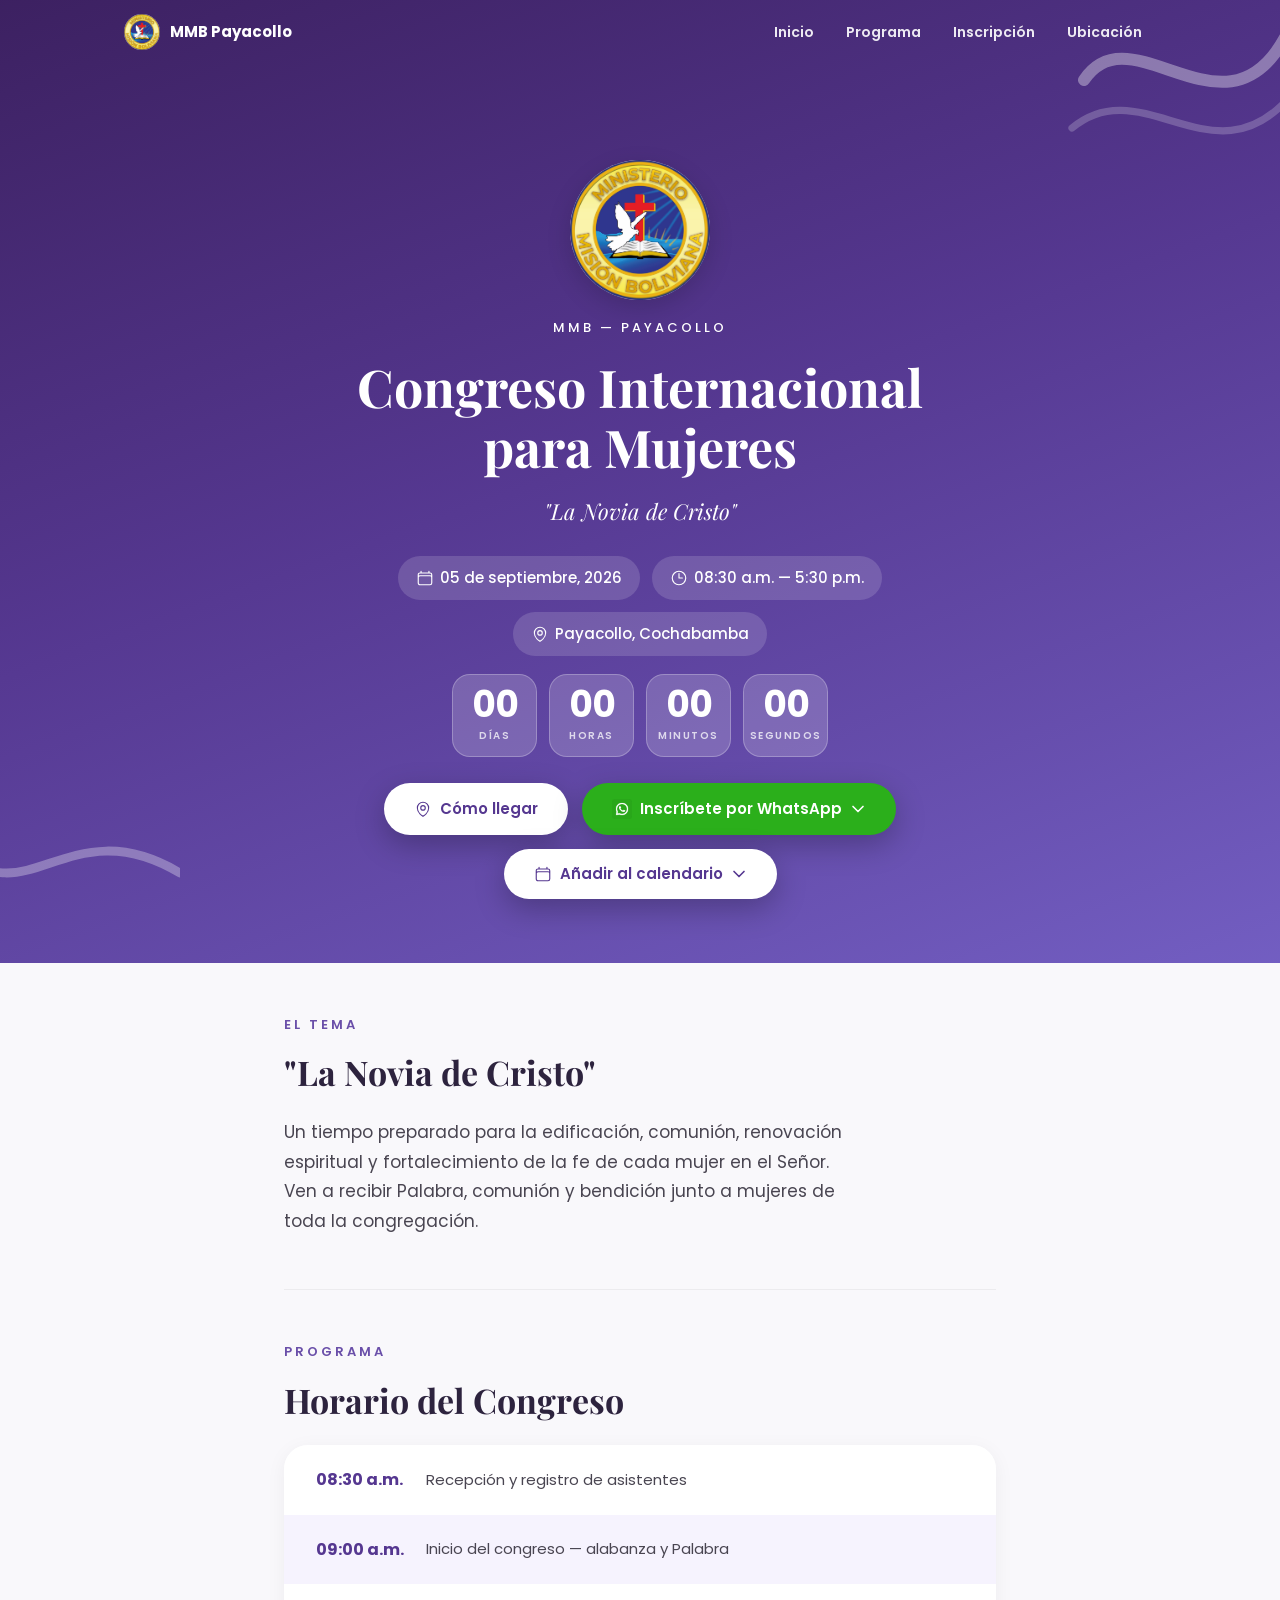
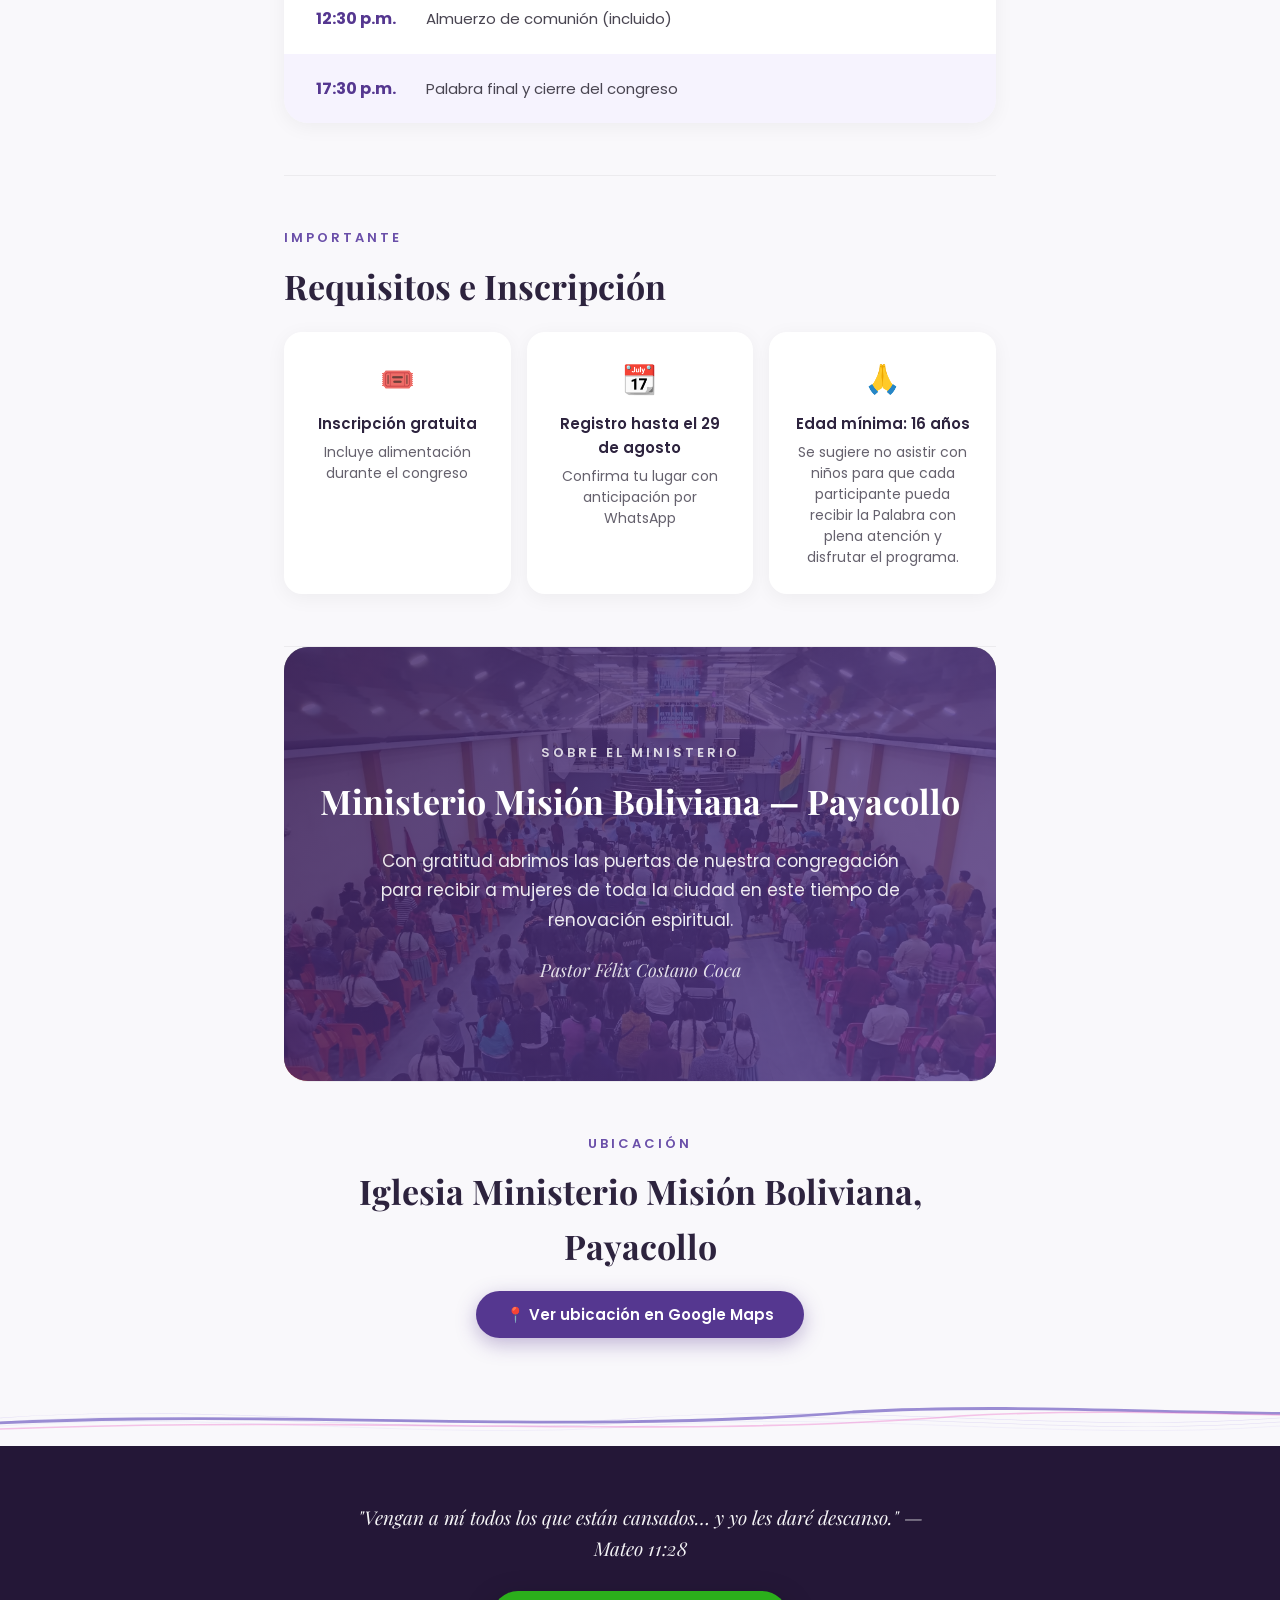
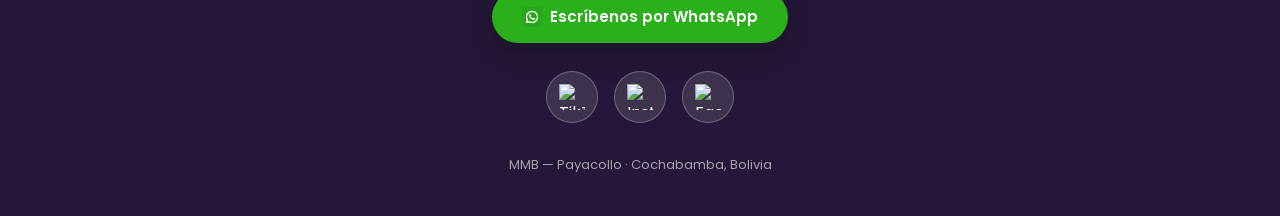
==== commit 59ceac28: "Footer: un WhatsApp, TikTok/Instagram/Facebook como iconos circulares" ====
--- a/index.html
+++ b/index.html
@@ -345,16 +345,27 @@
       "Vengan a mí todos los que están cansados… y yo les daré descanso." — Mateo 11:28
     </p>
 
-    <!-- Links de contacto -->
-    <div class="footer__links">
-      <a href="https://wa.me/59175909704" target="_blank" rel="noopener noreferrer" class="btn btn--green btn--sm">
-        <img src="images/whatsapp.png" alt="" class="btn-icon" aria-hidden="true"> WhatsApp: 75909704
-      </a>
-      <a href="https://wa.me/59171754794" target="_blank" rel="noopener noreferrer" class="btn btn--green btn--sm">
-        <img src="images/whatsapp.png" alt="" class="btn-icon" aria-hidden="true"> WhatsApp: 71754794
-      </a>
-      <a href="https://www.facebook.com/profile.php?id=100070021901552&mibextid=ZbWKwL" target="_blank" rel="noopener noreferrer" class="btn btn--outline btn--sm">
-        <img src="images/facebook.png" alt="" class="btn-icon" aria-hidden="true"> Síguenos en Facebook
+    <!-- WhatsApp principal -->
+    <a
+      href="https://wa.me/59179239128"
+      target="_blank"
+      rel="noopener noreferrer"
+      class="btn btn--green footer__wa"
+    >
+      <img src="images/whatsapp.png" alt="" class="btn-icon" aria-hidden="true">
+      Escríbenos por WhatsApp
+    </a>
+
+    <!-- Redes sociales (solo íconos) -->
+    <div class="footer__social">
+      <a href="https://www.tiktok.com/@payaidmb" target="_blank" rel="noopener noreferrer" class="social-btn" aria-label="TikTok">
+        <img src="images/tik-tok.png" alt="TikTok">
+      </a>
+      <a href="https://www.facebook.com/profile.php?id=100070021901552&mibextid=ZbWKwL" target="_blank" rel="noopener noreferrer" class="social-btn" aria-label="Instagram">
+        <img src="images/instagram.png" alt="Instagram">
+      </a>
+      <a href="https://www.facebook.com/profile.php?id=100070021901552&mibextid=ZbWKwL" target="_blank" rel="noopener noreferrer" class="social-btn" aria-label="Facebook">
+        <img src="images/facebook.png" alt="Facebook">
       </a>
     </div>
 
--- a/css/style.css
+++ b/css/style.css
@@ -453,10 +453,11 @@
 
 /* La flecha SVG rota via .dropdown--open .icon--chevron (ver sección de íconos) */
 
-/* Menú desplegable */
+/* Menú desplegable — se abre hacia ARRIBA para no tapar el contenido */
 .dropdown__menu {
   position: absolute;
-  top: calc(100% + 8px);
+  bottom: calc(100% + 8px);
+  top: auto;
   left: 50%;
   transform: translateX(-50%);
   background: var(--color-white);
@@ -465,7 +466,6 @@
   padding: 8px;
   min-width: 240px;
   z-index: 500;
-  /* Animación de aparición */
   animation: dropdownEntrada 0.15s ease;
 }
 
@@ -519,11 +519,11 @@
   margin-top: 1px;
 }
 
-/* Animación de entrada del dropdown */
+/* Animación de entrada del dropdown (sube desde abajo) */
 @keyframes dropdownEntrada {
   from {
     opacity: 0;
-    transform: translateX(-50%) translateY(-6px);
+    transform: translateX(-50%) translateY(6px);
   }
   to {
     opacity: 1;
@@ -818,6 +818,44 @@
   gap: 16px;
   justify-content: center;
   margin-bottom: 32px;
+}
+
+/* Botón WhatsApp principal del footer */
+.footer__wa {
+  margin-bottom: 28px;
+}
+
+/* Fila de íconos de redes sociales */
+.footer__social {
+  display: flex;
+  gap: 16px;
+  justify-content: center;
+  margin-bottom: 32px;
+}
+
+/* Botón circular de red social */
+.social-btn {
+  display: inline-flex;
+  align-items: center;
+  justify-content: center;
+  width: 52px;
+  height: 52px;
+  border-radius: 50%;
+  background: rgba(255, 255, 255, 0.12);
+  border: 1px solid rgba(255, 255, 255, 0.25);
+  transition: background var(--transition), transform var(--transition);
+}
+
+.social-btn:hover {
+  background: rgba(255, 255, 255, 0.25);
+  transform: translateY(-3px);
+}
+
+.social-btn img {
+  width: 26px;
+  height: 26px;
+  object-fit: contain;
+  display: block;
 }
 
 /* Línea de créditos */
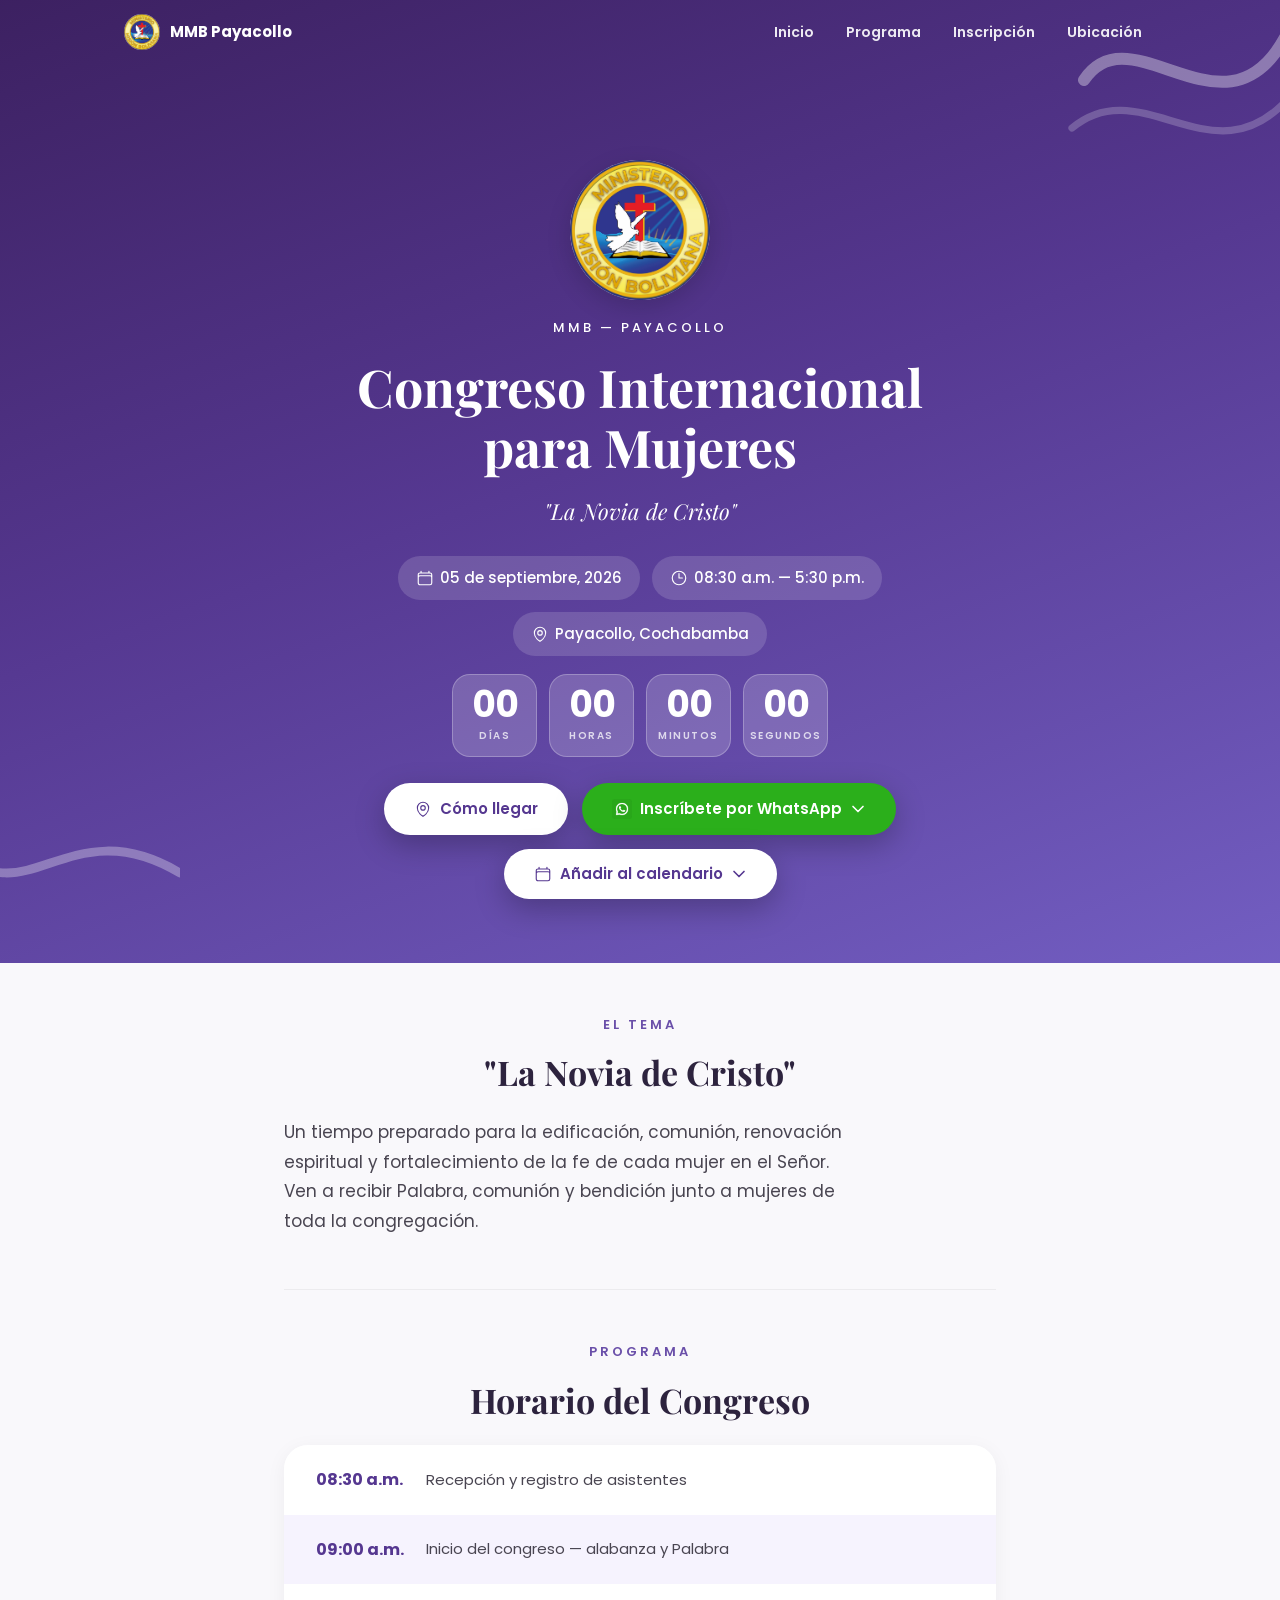
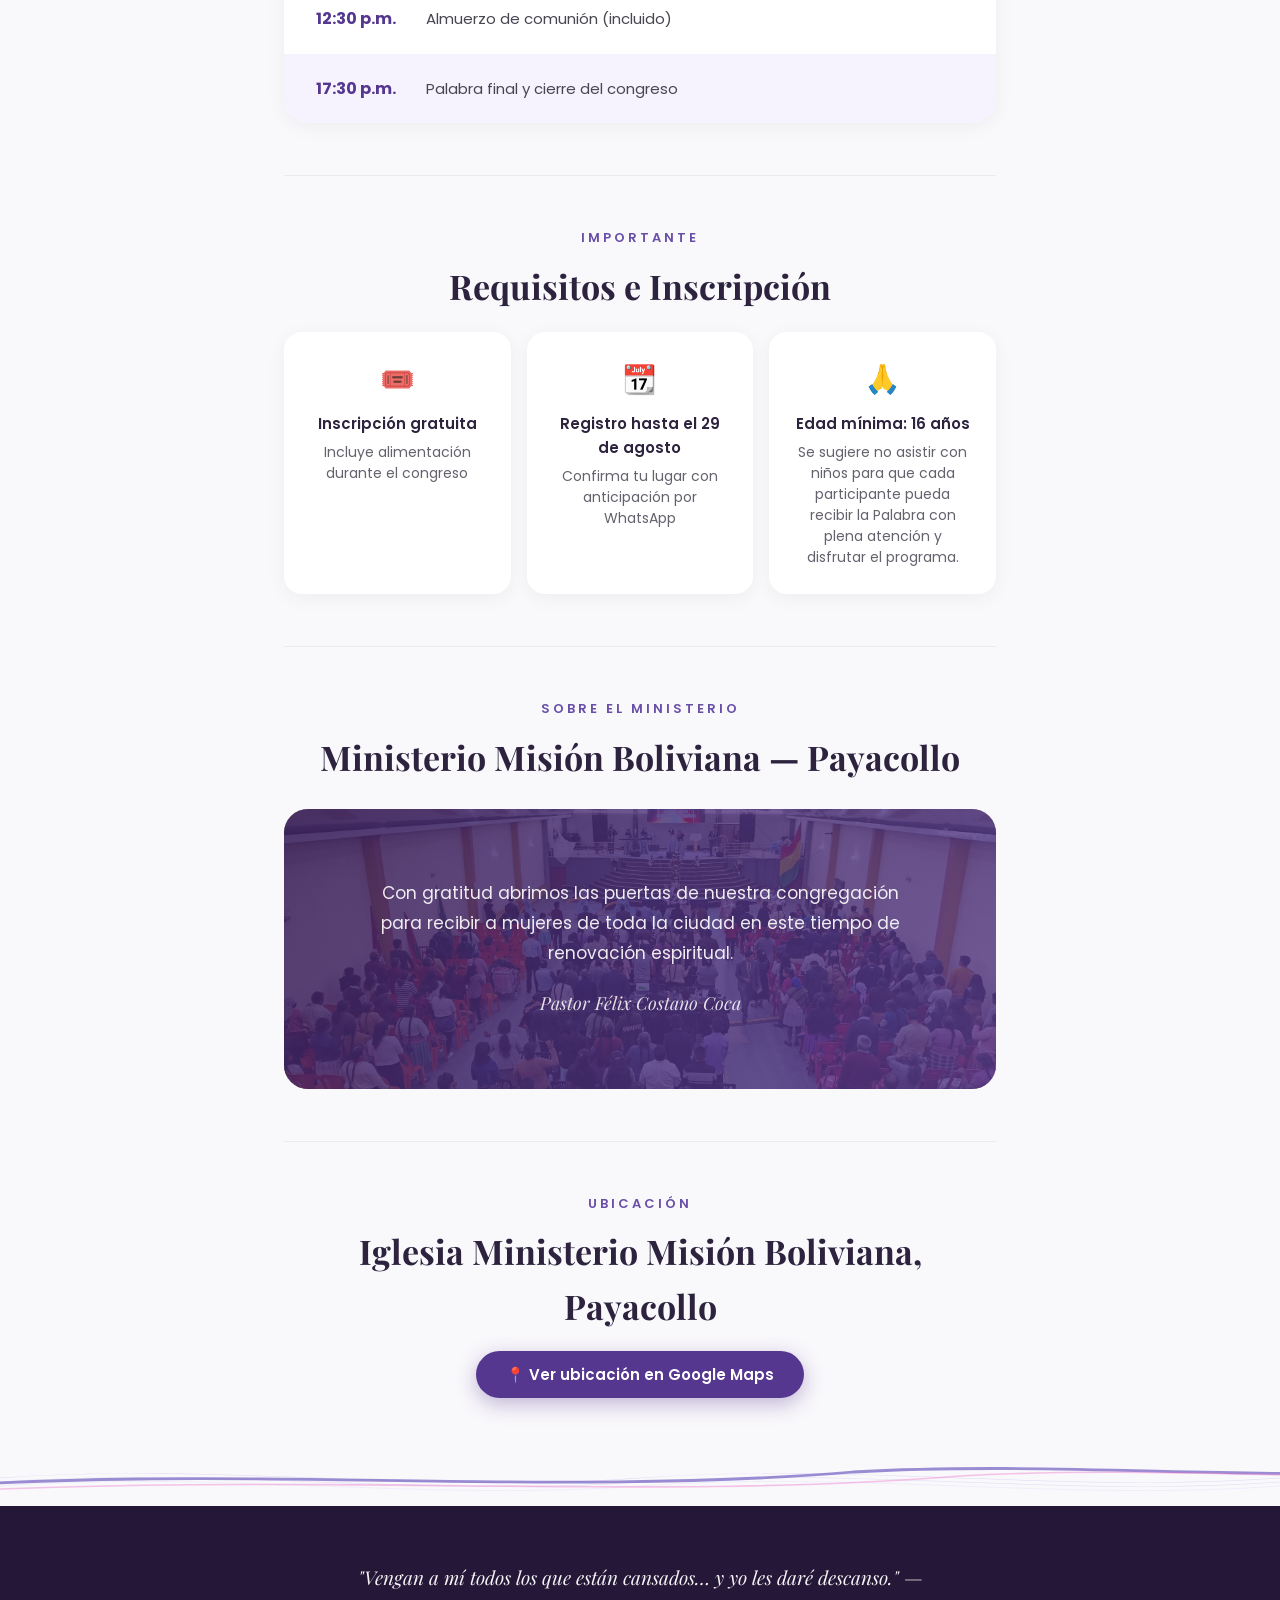
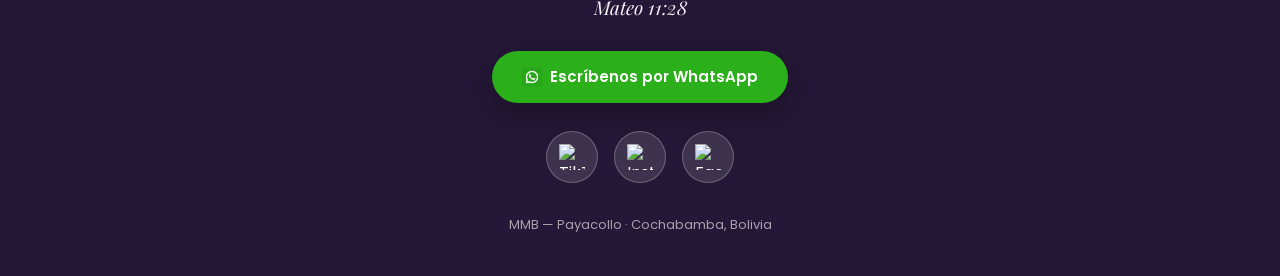
==== commit 5cea1a10: "Mueve titulo de ministerio encima de la imagen de la iglesia" ====
--- a/index.html
+++ b/index.html
@@ -8,12 +8,18 @@
   <title>Congreso Internacional para Mujeres — MMB Payacollo</title>
   <meta name="description" content="Congreso Internacional para Mujeres 'La Novia de Cristo' — 05 de septiembre 2026 en Payacollo, Cochabamba. Inscripción gratuita. Organizado por el Ministerio Misión Boliviana.">
 
+  <!-- ===== FAVICON ===== -->
+  <link rel="icon" type="image/jpeg" href="images/logo.jpg">
+  <link rel="apple-touch-icon"       href="images/logo.jpg">
+
   <!-- ===== OPEN GRAPH (vista previa en WhatsApp y Facebook) ===== -->
   <meta property="og:title"       content="Congreso Internacional para Mujeres — La Novia de Cristo">
   <meta property="og:description" content="05 de septiembre, 2026 · 08:30 a.m. – 5:30 p.m. · Payacollo, Cochabamba. ¡Inscripción gratuita!">
-  <meta property="og:image"       content="images/og-image.jpg">
-  <meta property="og:type"        content="website">
-  <meta property="og:locale"      content="es_BO">
+  <meta property="og:image"       content="https://josuetapiab.github.io/Payacollo/images/send.png">
+  <meta property="og:image:alt"    content="Congreso Internacional para Mujeres — La Novia de Cristo · MMB Payacollo">
+  <meta property="og:url"          content="https://josuetapiab.github.io/Payacollo/">
+  <meta property="og:type"         content="website">
+  <meta property="og:locale"       content="es_BO">
 
   <!-- ===== FUENTES DE GOOGLE ===== -->
   <link rel="preconnect" href="https://fonts.googleapis.com">
@@ -290,17 +296,21 @@
     </section>
 
     <!-- ---- Sobre el Ministerio ---- -->
-    <section class="section section--church fade-in" id="ministerio">
-      <img src="images/iglesia.jpg" alt="Iglesia Ministerio Misión Boliviana Payacollo" class="church__bg" loading="lazy">
-      <div class="church__overlay"></div>
-      <div class="church__content">
-        <p class="section__label">Sobre el ministerio</p>
-        <h2 class="section__title">Ministerio Misión Boliviana — Payacollo</h2>
-        <p class="section__text">
-          Con gratitud abrimos las puertas de nuestra congregación para recibir a
-          mujeres de toda la ciudad en este tiempo de renovación espiritual.
-        </p>
-        <p class="section__pastor">Pastor Félix Costano Coca</p>
+    <section class="section fade-in" id="ministerio">
+      <p class="section__label">Sobre el ministerio</p>
+      <h2 class="section__title">Ministerio Misión Boliviana — Payacollo</h2>
+
+      <!-- Imagen de la iglesia con overlay y texto encima -->
+      <div class="church">
+        <img src="images/iglesia.jpg" alt="Iglesia Ministerio Misión Boliviana Payacollo" class="church__bg" loading="lazy">
+        <div class="church__overlay"></div>
+        <div class="church__content">
+          <p class="section__text">
+            Con gratitud abrimos las puertas de nuestra congregación para recibir a
+            mujeres de toda la ciudad en este tiempo de renovación espiritual.
+          </p>
+          <p class="section__pastor">Pastor Félix Costano Coca</p>
+        </div>
       </div>
     </section>
 
--- a/css/style.css
+++ b/css/style.css
@@ -551,16 +551,14 @@
   display: block;
 }
 
-/* OPCIÓN 1: imagen como fondo de "Sobre el ministerio" */
-.section--church {
+/* Contenedor de imagen de la iglesia (dentro de la sección, bajo el título) */
+.church {
   position: relative;
   overflow: hidden;
   border-radius: var(--radius-lg);
-  border: none;
-  padding: 0;
-  margin-bottom: 0;
+  margin-top: 24px;
   text-align: center;
-  min-height: 320px;
+  min-height: 280px;
   display: flex;
   align-items: center;
   justify-content: center;
@@ -590,20 +588,12 @@
   color: white;
 }
 
-.section--church .section__label {
-  color: rgba(255,255,255,0.8);
-}
-
-.section--church .section__title {
-  color: white;
-}
-
-.section--church .section__text {
+.church .section__text {
   color: rgba(255,255,255,0.9);
   margin: 0 auto;
 }
 
-.section--church .section__pastor {
+.church .section__pastor {
   color: rgba(255,255,255,0.85);
 }
 
@@ -655,6 +645,7 @@
   color: var(--color-label);
   text-transform: uppercase;
   margin-bottom: 10px;
+  text-align: center;
 }
 
 /* Título de cada sección */
@@ -663,6 +654,7 @@
   font-size: clamp(24px, 4vw, 34px);
   color: var(--color-text);
   margin-bottom: 18px;
+  text-align: center;
 }
 
 /* Párrafo de texto de cada sección */
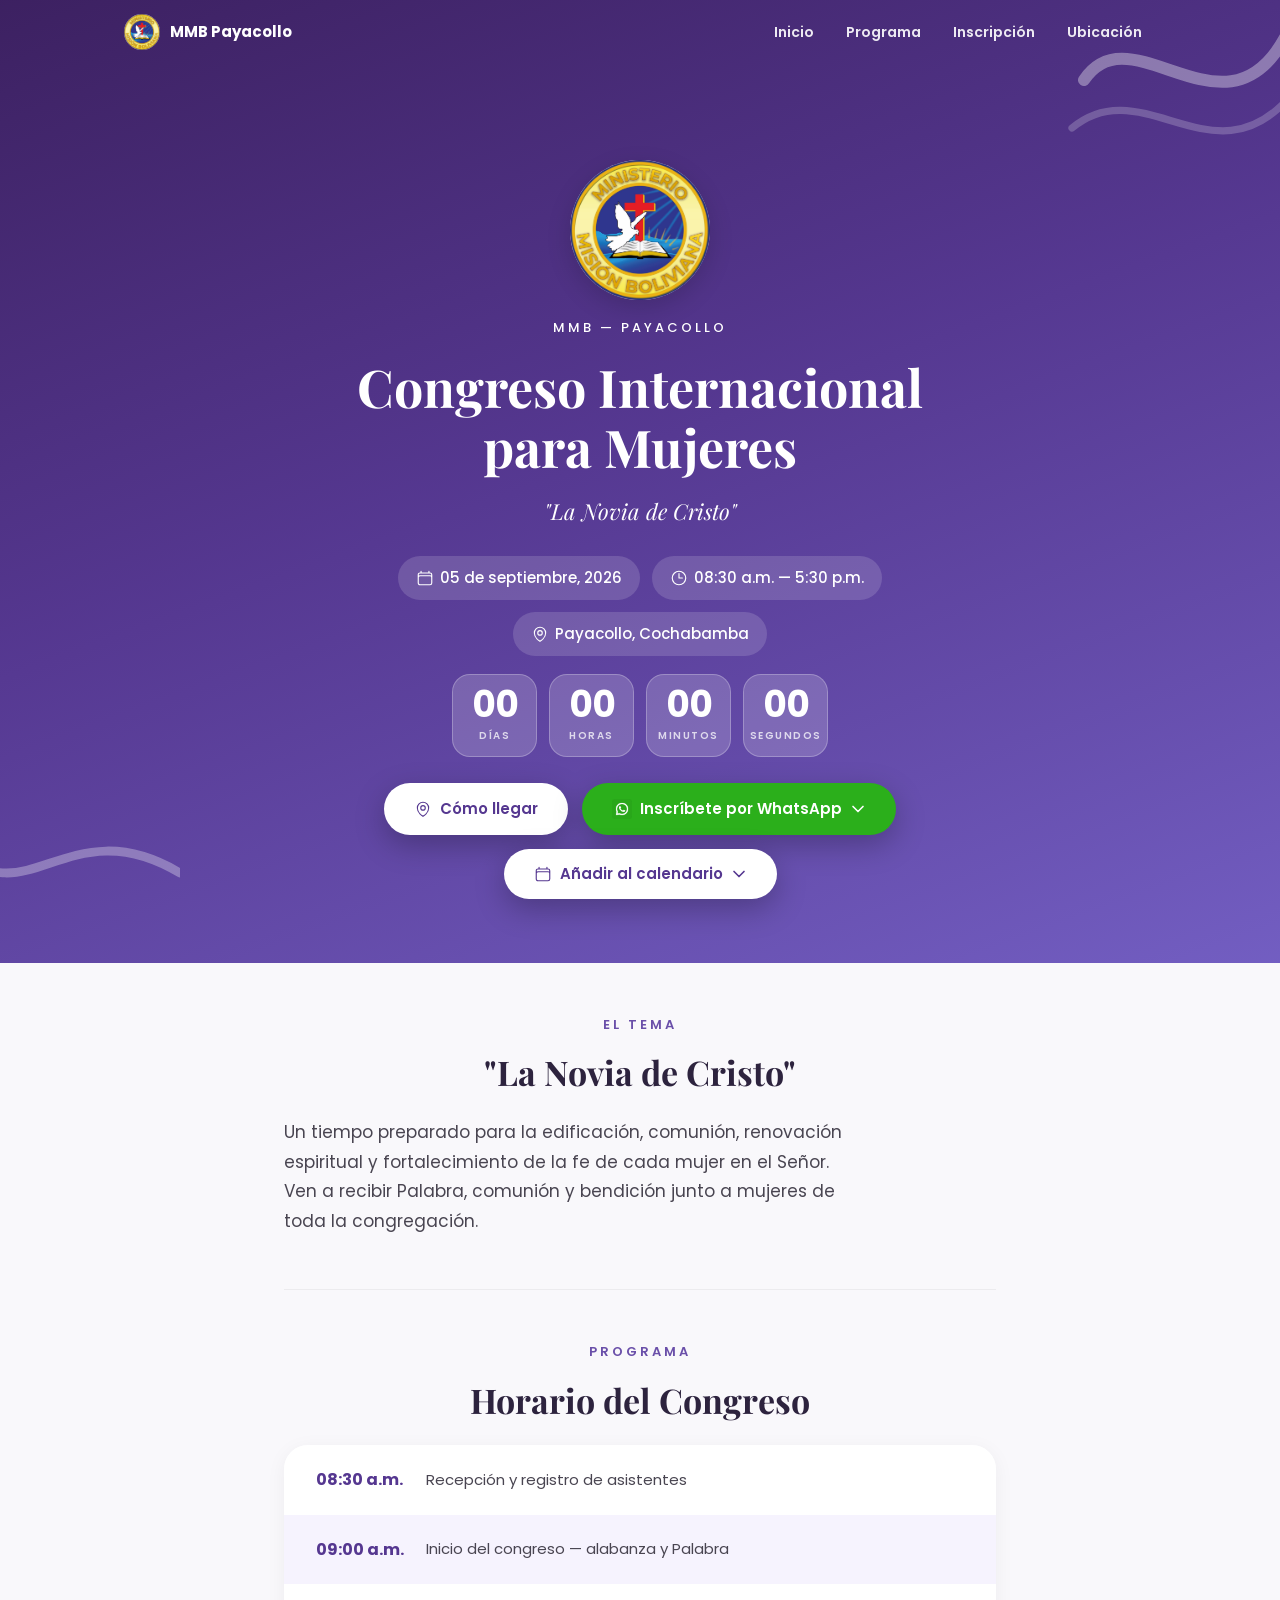
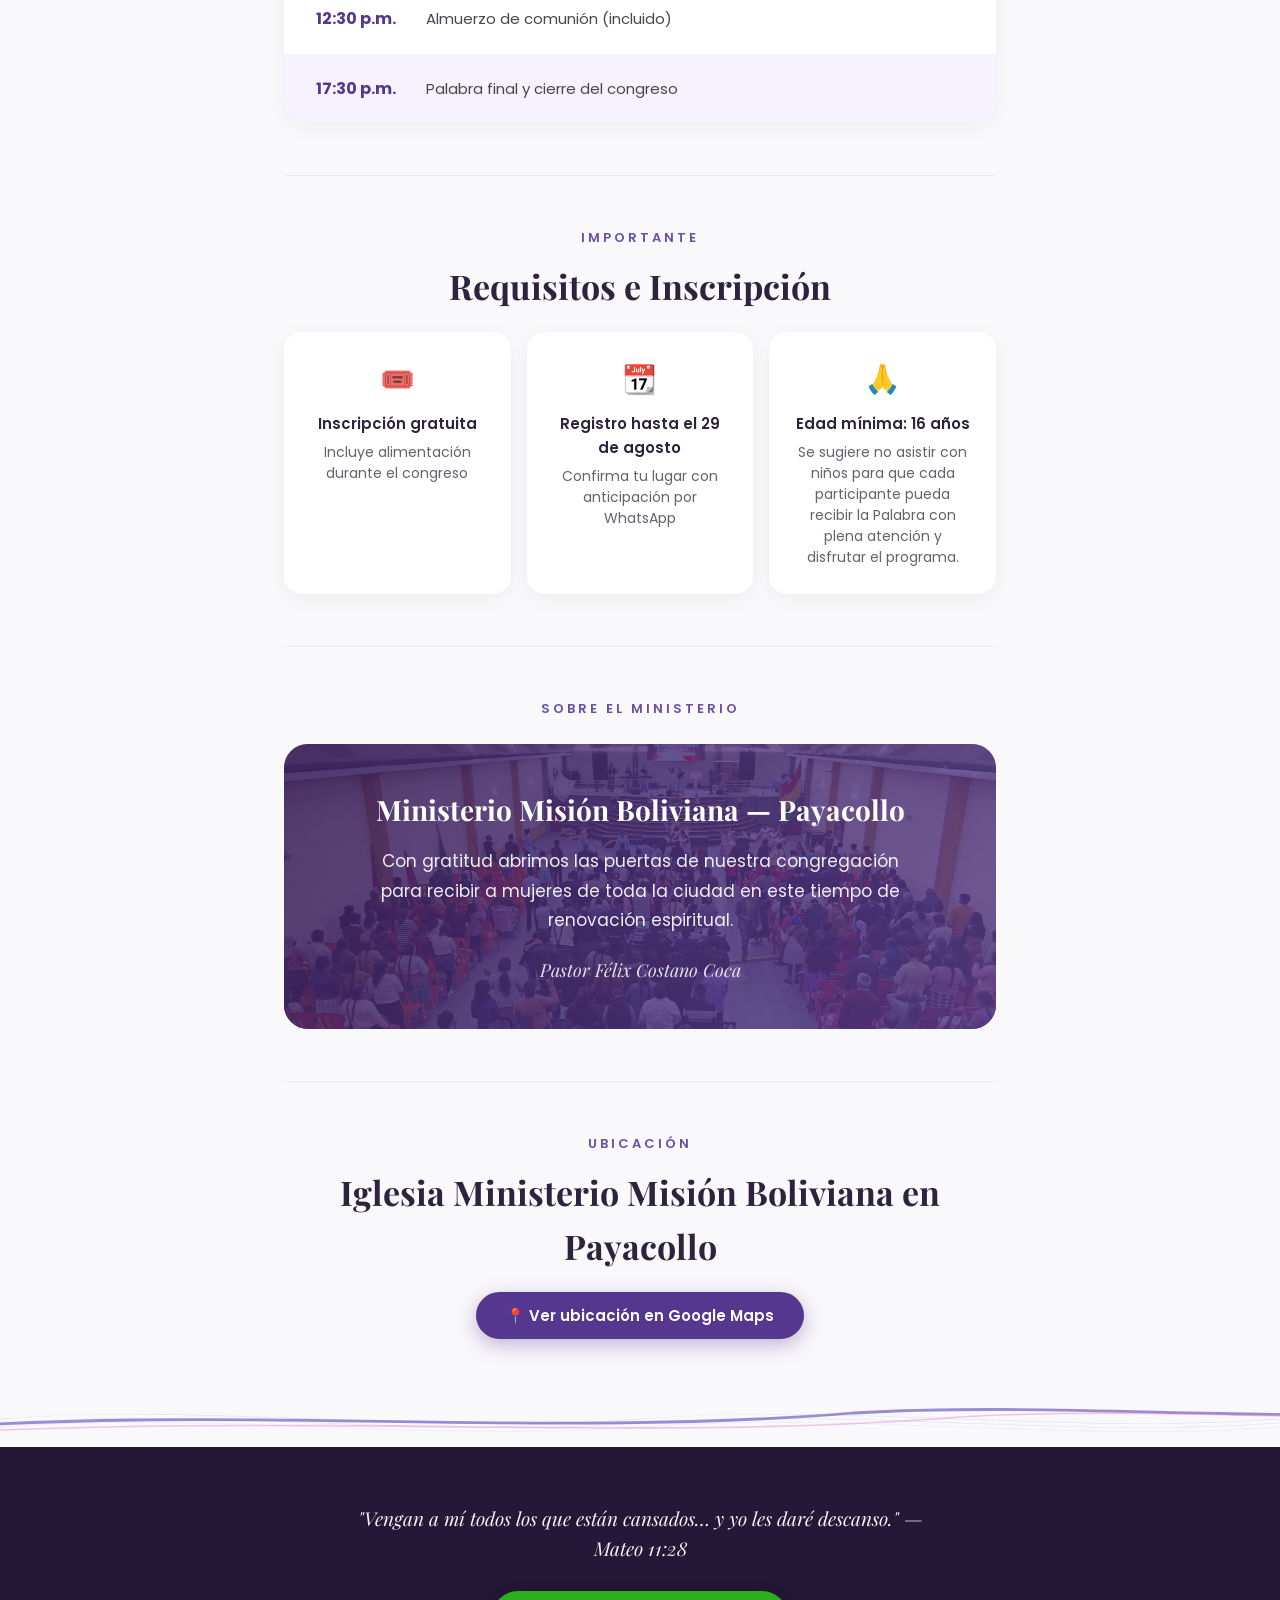
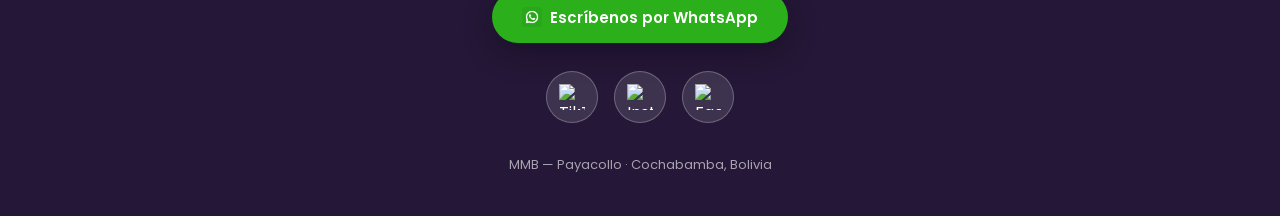
==== commit 0aca643f: "Titulo ministerio dentro de la imagen, label encima" ====
--- a/index.html
+++ b/index.html
@@ -298,13 +298,12 @@
     <!-- ---- Sobre el Ministerio ---- -->
     <section class="section fade-in" id="ministerio">
       <p class="section__label">Sobre el ministerio</p>
-      <h2 class="section__title">Ministerio Misión Boliviana — Payacollo</h2>
-
-      <!-- Imagen de la iglesia con overlay y texto encima -->
+
       <div class="church">
-        <img src="images/iglesia.jpg" alt="Iglesia Ministerio Misión Boliviana Payacollo" class="church__bg" loading="lazy">
+        <img src="images/iglesia.jpg" alt="Ministerio Misión Boliviana en Payacollo" class="church__bg" loading="lazy">
         <div class="church__overlay"></div>
         <div class="church__content">
+          <h2 class="church__title">Ministerio Misión Boliviana — Payacollo</h2>
           <p class="section__text">
             Con gratitud abrimos las puertas de nuestra congregación para recibir a
             mujeres de toda la ciudad en este tiempo de renovación espiritual.
@@ -317,7 +316,7 @@
     <!-- ---- Ubicación ---- -->
     <section class="section section--center fade-in" id="ubicacion">
       <p class="section__label">Ubicación</p>
-      <h2 class="section__title">Iglesia Ministerio Misión Boliviana, Payacollo</h2>
+      <h2 class="section__title">Iglesia Ministerio Misión Boliviana en Payacollo</h2>
       <a
         href="https://www.google.com/maps/dir/?api=1&destination=-17.43015,-66.327103"
         target="_blank"
--- a/css/style.css
+++ b/css/style.css
@@ -588,6 +588,13 @@
   color: white;
 }
 
+.church__title {
+  font-family: var(--font-heading);
+  font-size: clamp(20px, 4vw, 28px);
+  color: white;
+  margin-bottom: 14px;
+}
+
 .church .section__text {
   color: rgba(255,255,255,0.9);
   margin: 0 auto;
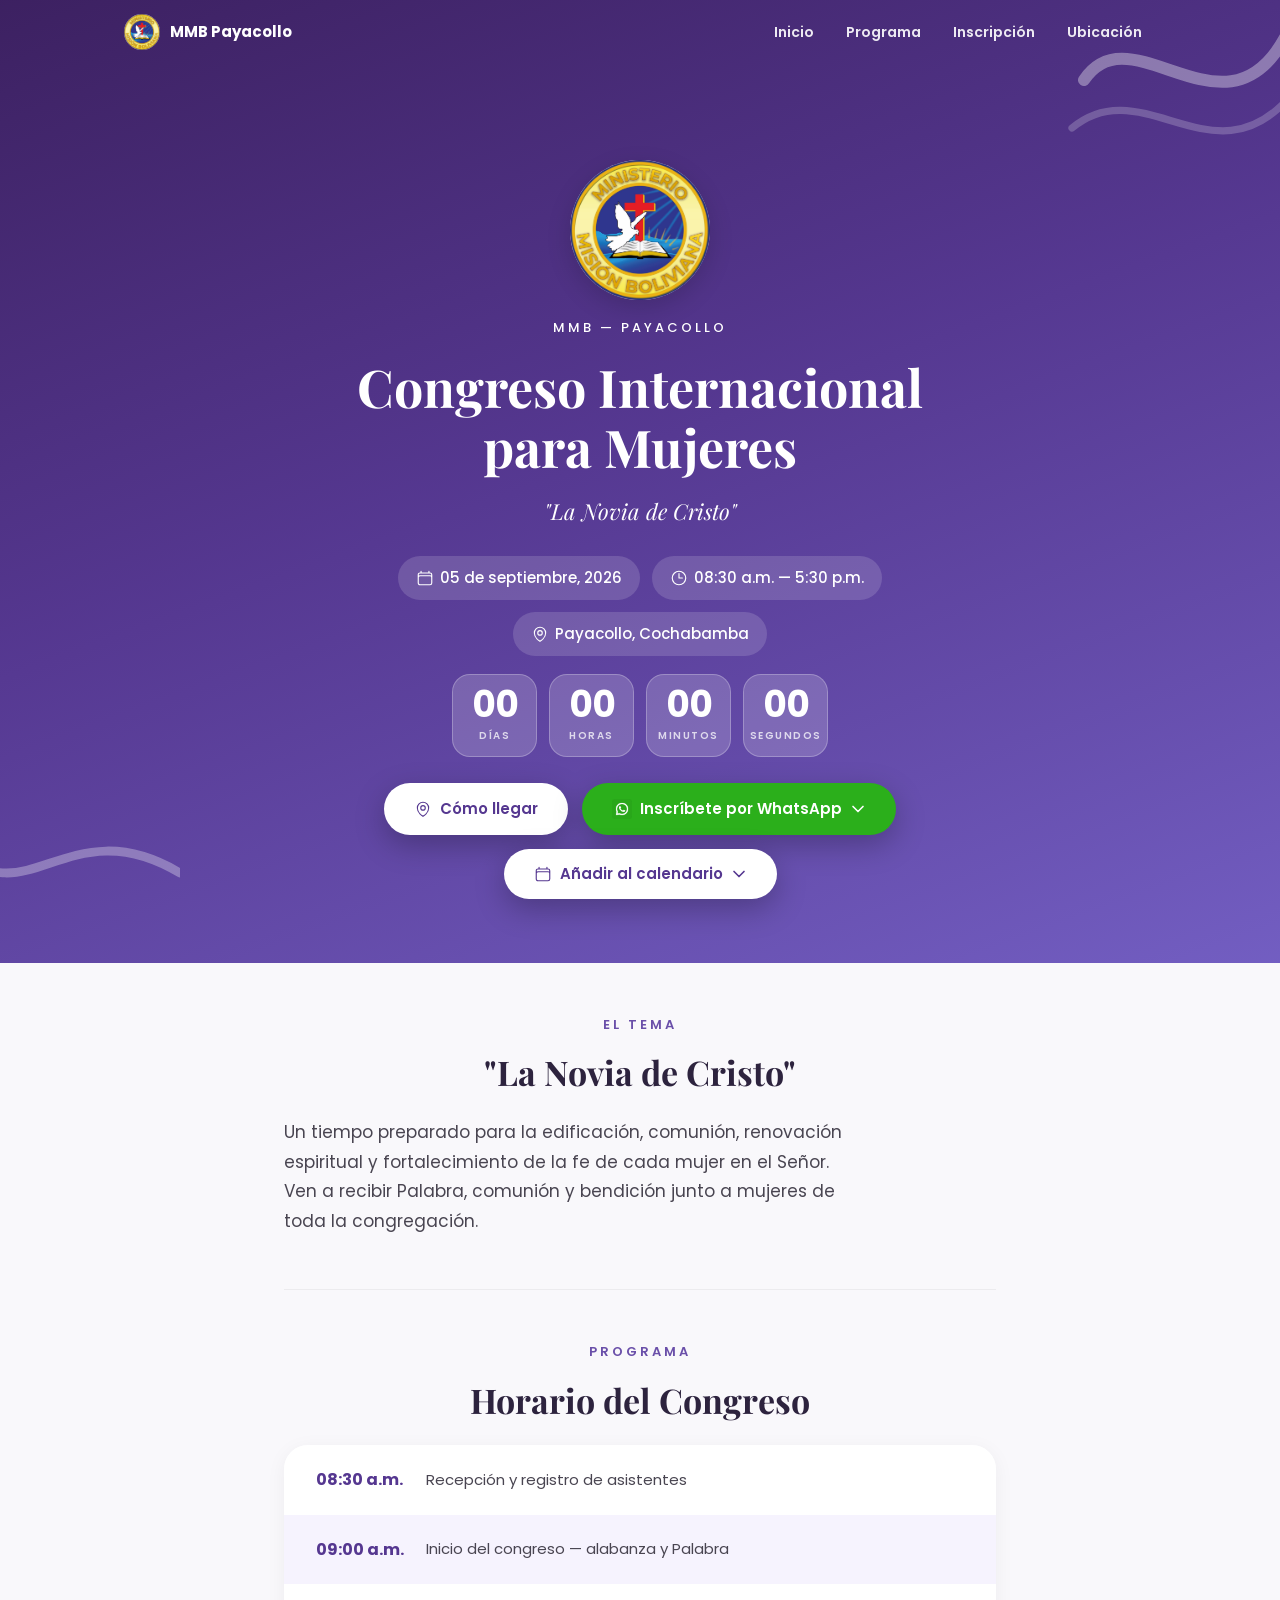
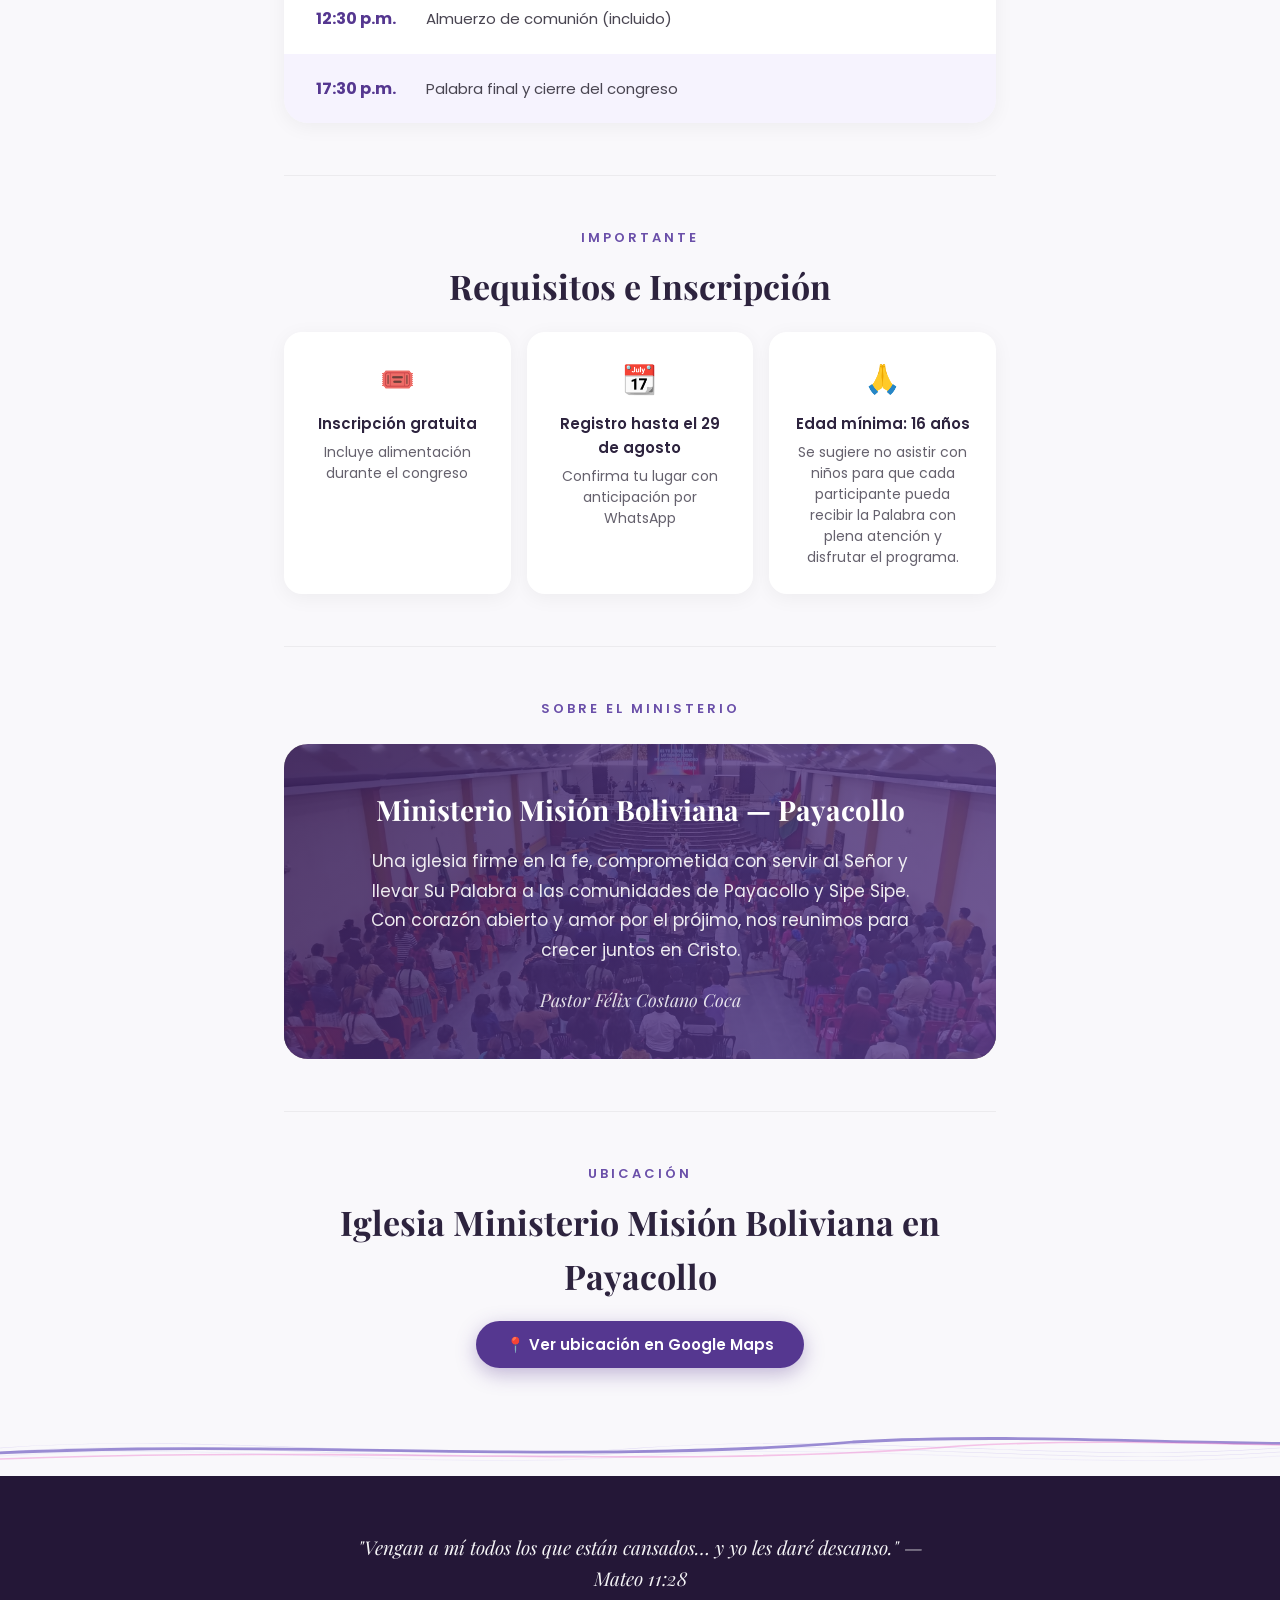
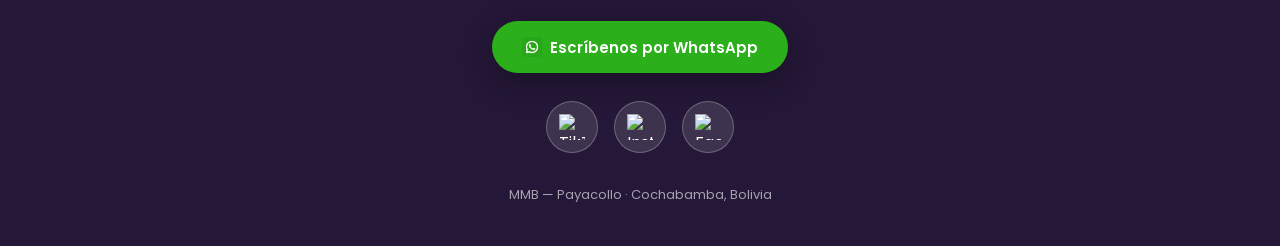
==== commit 89d01c7f: "Mejora redaccion seccion ministerio: iglesia en Payacollo y Sipe Sipe" ====
--- a/index.html
+++ b/index.html
@@ -305,8 +305,9 @@
         <div class="church__content">
           <h2 class="church__title">Ministerio Misión Boliviana — Payacollo</h2>
           <p class="section__text">
-            Con gratitud abrimos las puertas de nuestra congregación para recibir a
-            mujeres de toda la ciudad en este tiempo de renovación espiritual.
+            Una iglesia firme en la fe, comprometida con servir al Señor y llevar
+            Su Palabra a las comunidades de Payacollo y Sipe Sipe. Con corazón
+            abierto y amor por el prójimo, nos reunimos para crecer juntos en Cristo.
           </p>
           <p class="section__pastor">Pastor Félix Costano Coca</p>
         </div>
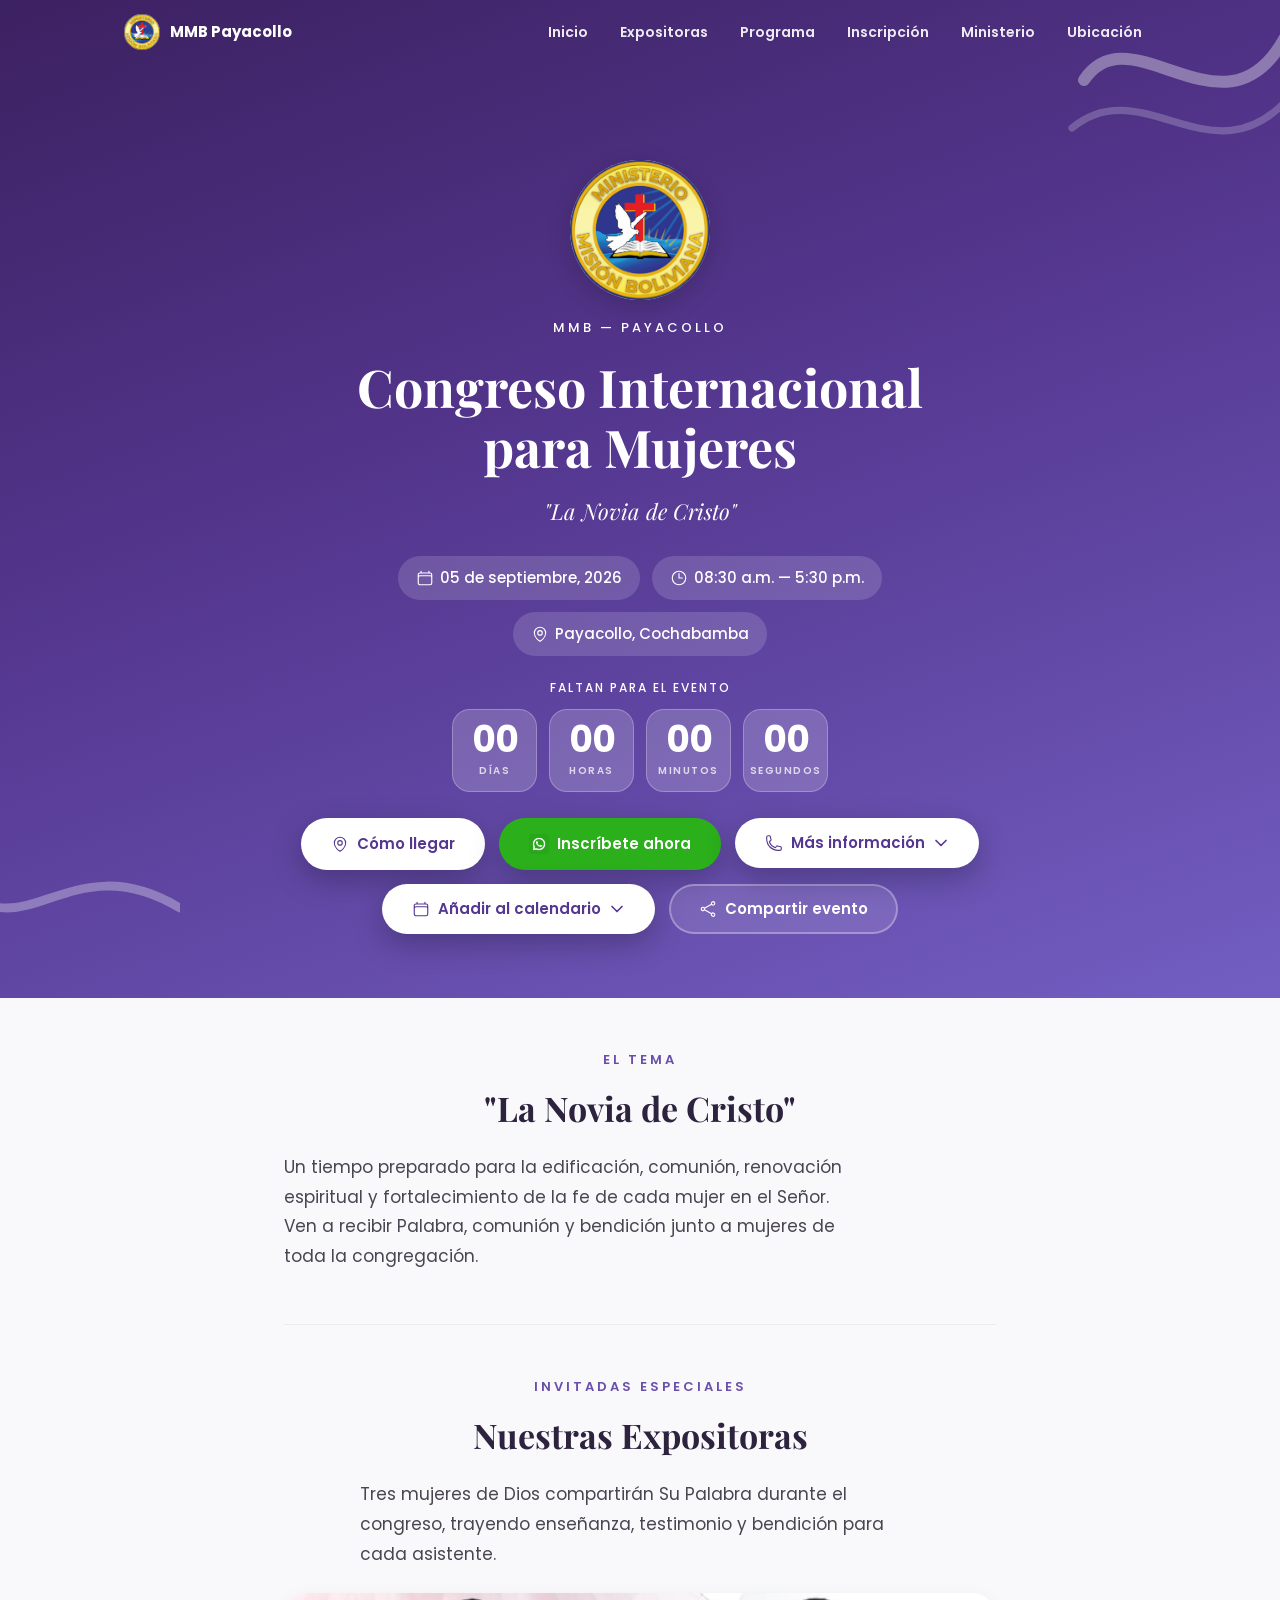
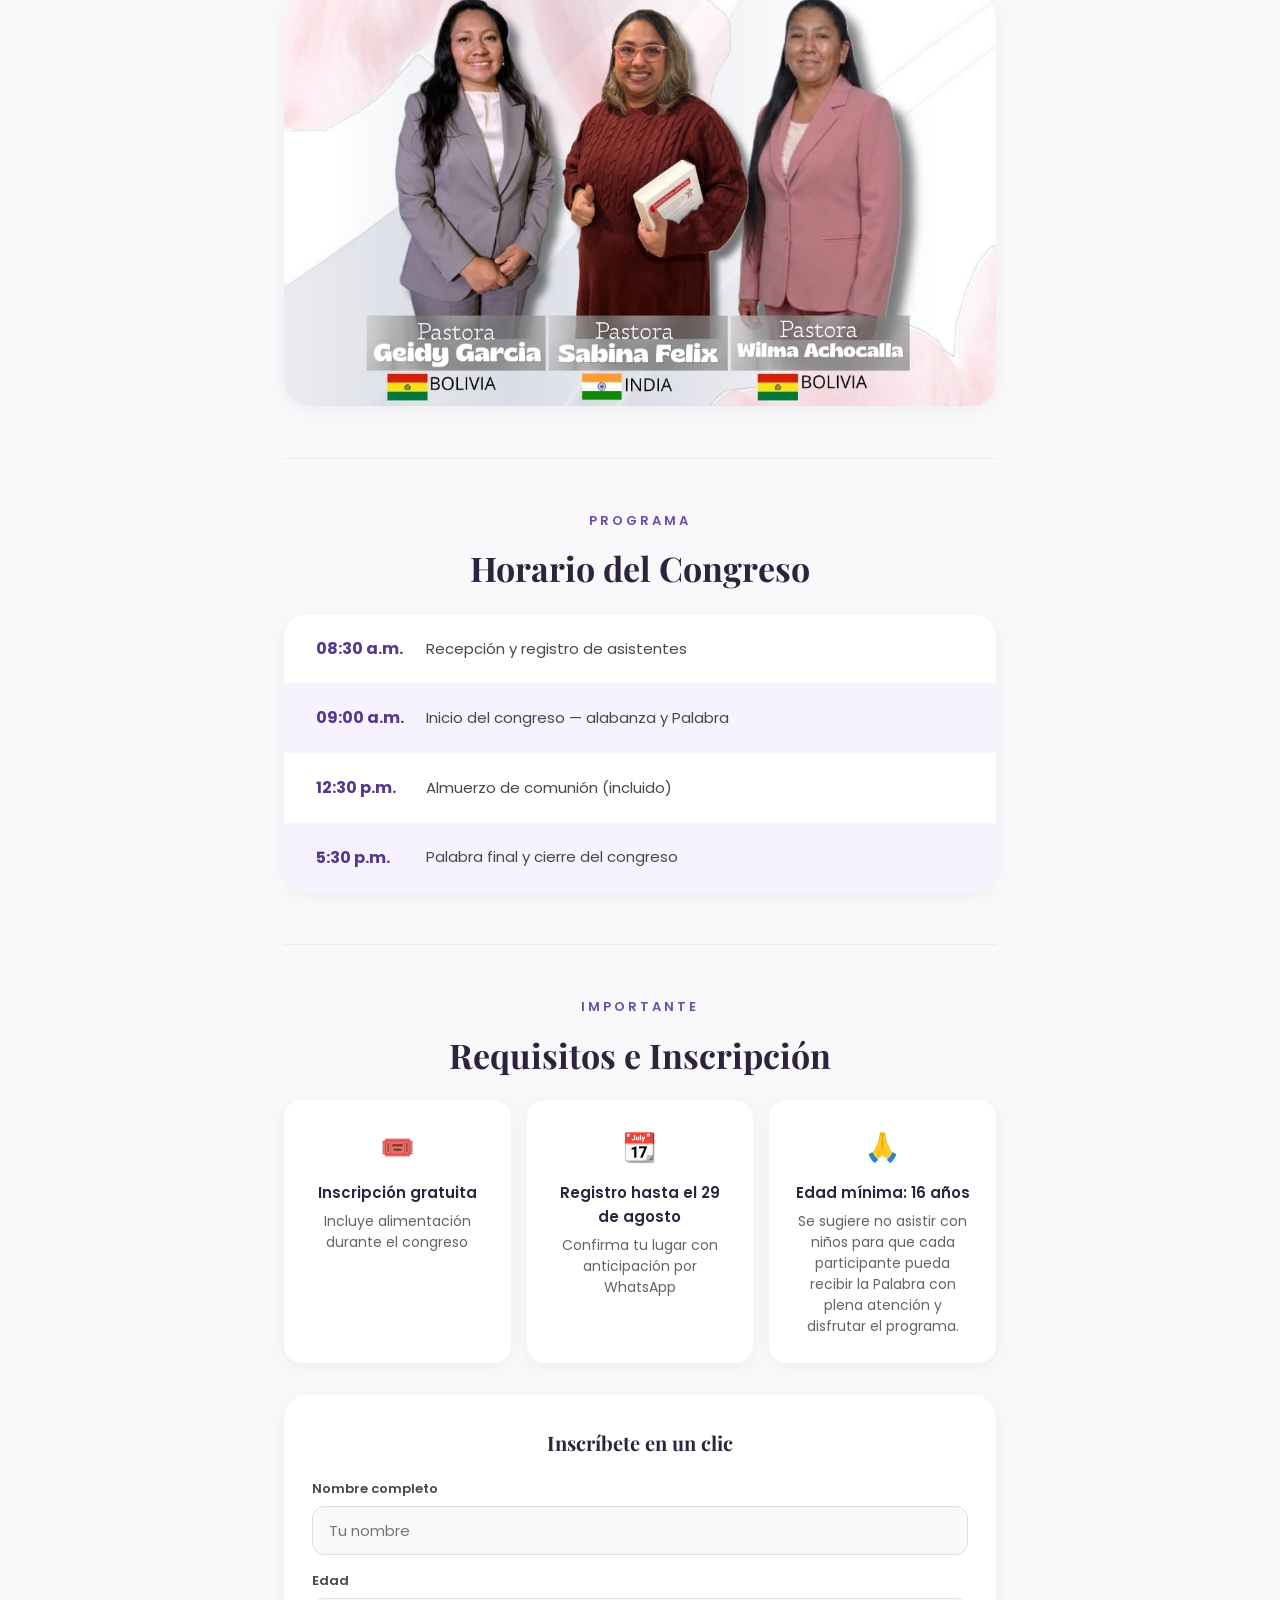
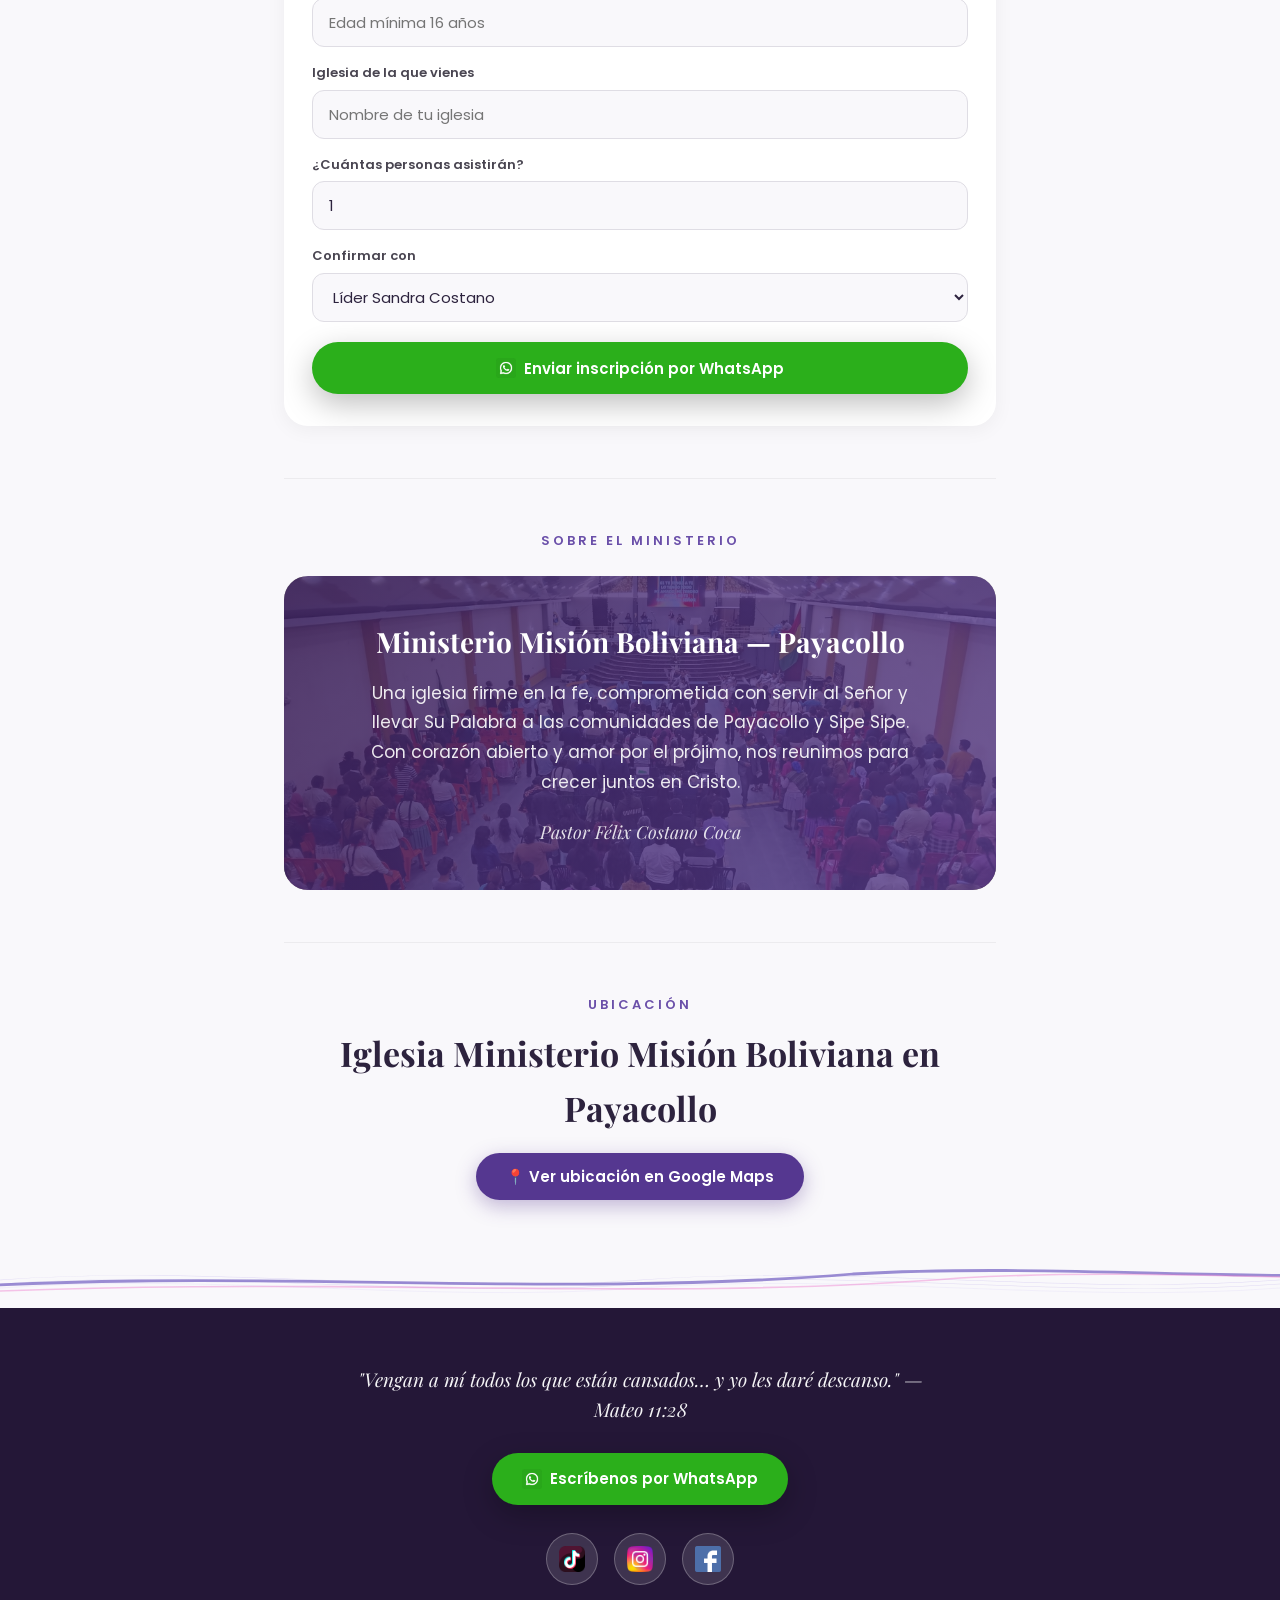
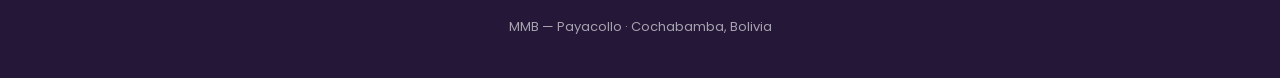
==== commit daf65484: "Agrega seccion de expositoras, formulario de inscripcion y mejoras varias - Nueva seccion "Expositor" ====
--- a/index.html
+++ b/index.html
@@ -20,6 +20,43 @@
   <meta property="og:url"          content="https://josuetapiab.github.io/Payacollo/">
   <meta property="og:type"         content="website">
   <meta property="og:locale"       content="es_BO">
+
+  <!-- ===== DATOS ESTRUCTURADOS (Schema.org Event, para Google) ===== -->
+  <script type="application/ld+json">
+  {
+    "@context": "https://schema.org",
+    "@type": "Event",
+    "name": "Congreso Internacional para Mujeres — La Novia de Cristo",
+    "description": "Congreso Internacional para Mujeres 'La Novia de Cristo' — un tiempo de edificación, comunión y renovación espiritual. Inscripción gratuita, incluye alimentación.",
+    "startDate": "2026-09-05T08:30:00-04:00",
+    "endDate": "2026-09-05T17:30:00-04:00",
+    "eventStatus": "https://schema.org/EventScheduled",
+    "eventAttendanceMode": "https://schema.org/OfflineEventAttendanceMode",
+    "image": "https://josuetapiab.github.io/Payacollo/images/send.png",
+    "location": {
+      "@type": "Place",
+      "name": "Iglesia Ministerio Misión Boliviana — Payacollo",
+      "address": "Payacollo, Cochabamba, Bolivia",
+      "geo": {
+        "@type": "GeoCoordinates",
+        "latitude": -17.43015,
+        "longitude": -66.327103
+      }
+    },
+    "organizer": {
+      "@type": "Organization",
+      "name": "Ministerio Misión Boliviana — Payacollo",
+      "url": "https://josuetapiab.github.io/Payacollo/"
+    },
+    "offers": {
+      "@type": "Offer",
+      "price": "0",
+      "priceCurrency": "BOB",
+      "availability": "https://schema.org/InStock",
+      "url": "https://josuetapiab.github.io/Payacollo/"
+    }
+  }
+  </script>
 
   <!-- ===== FUENTES DE GOOGLE ===== -->
   <link rel="preconnect" href="https://fonts.googleapis.com">
@@ -46,10 +83,12 @@
         <span></span>
       </button>
       <ul class="navbar__menu" id="navMenu" role="list">
-        <li><a href="#tema"       class="navbar__link">Inicio</a></li>
-        <li><a href="#programa"   class="navbar__link">Programa</a></li>
-        <li><a href="#requisitos" class="navbar__link">Inscripción</a></li>
-        <li><a href="#ubicacion"  class="navbar__link">Ubicación</a></li>
+        <li><a href="#tema"        class="navbar__link">Inicio</a></li>
+        <li><a href="#expositoras" class="navbar__link">Expositoras</a></li>
+        <li><a href="#programa"    class="navbar__link">Programa</a></li>
+        <li><a href="#requisitos"  class="navbar__link">Inscripción</a></li>
+        <li><a href="#ministerio"  class="navbar__link">Ministerio</a></li>
+        <li><a href="#ubicacion"   class="navbar__link">Ubicación</a></li>
       </ul>
     </div>
   </nav>
@@ -113,6 +152,7 @@
       </div>
 
       <!-- Contador regresivo hasta el evento -->
+      <p class="countdown__caption">Faltan para el evento</p>
       <div class="countdown" id="countdown">
         <div class="countdown__item">
           <span class="countdown__num" id="cd-dias">--</span>
@@ -146,29 +186,36 @@
           Cómo llegar
         </a>
 
-        <!-- Botón desplegable: WhatsApp (se maneja en main.js) -->
+        <!-- Botón: ir al formulario de inscripción -->
+        <a href="#inscripcion" class="btn btn--green">
+          <img src="images/whatsapp.png" alt="" class="btn-icon" aria-hidden="true">
+          Inscríbete ahora
+        </a>
+
+        <!-- Botón desplegable: Más información por WhatsApp (se maneja en main.js) -->
         <div class="dropdown">
           <button
-            class="btn btn--green dropdown__toggle"
+            class="btn btn--white dropdown__toggle"
             aria-expanded="false"
             aria-haspopup="true"
           >
-            <img src="images/whatsapp.png" alt="" class="btn-icon" aria-hidden="true">
-            Inscríbete por WhatsApp
+            <svg class="icon" viewBox="0 0 24 24" aria-hidden="true"><path stroke-linecap="round" stroke-linejoin="round" d="M2.25 6.75c0 8.284 6.716 15 15 15h2.25a2.25 2.25 0 0 0 2.25-2.25v-1.372c0-.516-.351-.966-.852-1.091l-4.423-1.106c-.44-.11-.902.055-1.173.417l-.97 1.293c-.282.376-.769.542-1.21.38a12.035 12.035 0 0 1-7.143-7.143c-.162-.441.004-.928.38-1.21l1.293-.97c.363-.271.527-.734.417-1.173L6.963 3.102a1.125 1.125 0 0 0-1.091-.852H4.5A2.25 2.25 0 0 0 2.25 4.5v2.25z"/></svg>
+            Más información
             <svg class="icon icon--chevron dropdown__arrow" viewBox="0 0 24 24" aria-hidden="true"><path stroke-linecap="round" stroke-linejoin="round" d="m19.5 8.25-7.5 7.5-7.5-7.5"/></svg>
           </button>
 
           <!-- Menú oculto por defecto -->
           <ul class="dropdown__menu" role="menu" hidden>
+            <li class="dropdown__caption" role="none">Elige un contacto</li>
             <li role="none">
               <a
-                href="https://wa.me/59160748595"
+                href="https://wa.me/59160748595?text=Saludos%2C%20quisiera%20m%C3%A1s%20informaci%C3%B3n%20del%20evento%20para%20mujeres%20del%2005%20de%20septiembre.%20%C2%A1Muchas%20gracias!"
                 target="_blank"
                 rel="noopener noreferrer"
                 class="dropdown__item"
                 role="menuitem"
               >
-                <span class="dropdown__icon" aria-hidden="true"><svg class="icon" viewBox="0 0 24 24"><path stroke-linecap="round" stroke-linejoin="round" d="M2.25 6.75c0 8.284 6.716 15 15 15h2.25a2.25 2.25 0 0 0 2.25-2.25v-1.372c0-.516-.351-.966-.852-1.091l-4.423-1.106c-.44-.11-.902.055-1.173.417l-.97 1.293c-.282.376-.769.542-1.21.38a12.035 12.035 0 0 1-7.143-7.143c-.162-.441.004-.928.38-1.21l1.293-.97c.363-.271.527-.734.417-1.173L6.963 3.102a1.125 1.125 0 0 0-1.091-.852H4.5A2.25 2.25 0 0 0 2.25 4.5v2.25z"/></svg></span>
+                <span class="dropdown__icon dropdown__icon--wa" aria-hidden="true"><img src="images/whatsapp.png" alt=""></span>
                 <span class="dropdown__info">
                   <span class="dropdown__name">Lider Sandra Costano</span>
                 </span>
@@ -176,13 +223,13 @@
             </li>
             <li role="none">
               <a
-                href="https://wa.me/59171754794"
+                href="https://wa.me/59171754794?text=Saludos%2C%20quisiera%20m%C3%A1s%20informaci%C3%B3n%20del%20evento%20para%20mujeres%20del%2005%20de%20septiembre.%20%C2%A1Muchas%20gracias!"
                 target="_blank"
                 rel="noopener noreferrer"
                 class="dropdown__item"
                 role="menuitem"
               >
-                <span class="dropdown__icon" aria-hidden="true"><svg class="icon" viewBox="0 0 24 24"><path stroke-linecap="round" stroke-linejoin="round" d="M2.25 6.75c0 8.284 6.716 15 15 15h2.25a2.25 2.25 0 0 0 2.25-2.25v-1.372c0-.516-.351-.966-.852-1.091l-4.423-1.106c-.44-.11-.902.055-1.173.417l-.97 1.293c-.282.376-.769.542-1.21.38a12.035 12.035 0 0 1-7.143-7.143c-.162-.441.004-.928.38-1.21l1.293-.97c.363-.271.527-.734.417-1.173L6.963 3.102a1.125 1.125 0 0 0-1.091-.852H4.5A2.25 2.25 0 0 0 2.25 4.5v2.25z"/></svg></span>
+                <span class="dropdown__icon dropdown__icon--wa" aria-hidden="true"><img src="images/whatsapp.png" alt=""></span>
                 <span class="dropdown__info">
                   <span class="dropdown__name">Pastora Geidy Tapia</span>
                 </span>
@@ -204,6 +251,7 @@
             <svg class="icon icon--chevron cal-arrow" viewBox="0 0 24 24" aria-hidden="true"><path stroke-linecap="round" stroke-linejoin="round" d="m19.5 8.25-7.5 7.5-7.5-7.5"/></svg>
           </button>
           <ul class="dropdown__menu dropdown__menu--cal" id="calMenu" role="menu" hidden>
+            <li class="dropdown__caption" role="none">Elige una opción</li>
             <li role="none">
               <a href="#" id="calGoogle" target="_blank" rel="noopener" class="dropdown__item" role="menuitem">
                 <span class="dropdown__icon cal-icon-google" aria-hidden="true">G</span>
@@ -224,6 +272,12 @@
           </ul>
         </div>
 
+        <!-- Botón: compartir evento (Web Share API con respaldo a WhatsApp) -->
+        <button type="button" class="btn btn--outline" id="btnCompartir">
+          <svg class="icon" viewBox="0 0 24 24" aria-hidden="true"><path stroke-linecap="round" stroke-linejoin="round" d="M7.217 10.907a2.25 2.25 0 1 0 0 2.186m0-2.186c.18.324.283.696.283 1.093s-.103.77-.283 1.093m0-2.186 9.566-5.314m-9.566 7.5 9.566 5.314m0 0a2.25 2.25 0 1 0 3.935 2.186 2.25 2.25 0 0 0-3.935-2.186zm0-12.814a2.25 2.25 0 1 0 3.933-2.185 2.25 2.25 0 0 0-3.933 2.185z"/></svg>
+          Compartir evento
+        </button>
+
       </div>
     </div>
 
@@ -246,6 +300,19 @@
       </p>
     </section>
 
+    <!-- ---- Expositoras ---- -->
+    <section class="section fade-in" id="expositoras">
+      <p class="section__label">Invitadas Especiales</p>
+      <h2 class="section__title">Nuestras Expositoras</h2>
+      <p class="section__text" style="margin: 0 auto 24px;">
+        Tres mujeres de Dios compartirán Su Palabra durante el congreso,
+        trayendo enseñanza, testimonio y bendición para cada asistente.
+      </p>
+      <div class="speakers">
+        <img src="images/speakers.jpeg" alt="Expositoras del Congreso: Pastora Geidy Garcia, Pastora Sabina Felix y Pastora Wilma Achocalla" class="speakers__img" width="995" height="576" loading="lazy">
+      </div>
+    </section>
+
     <!-- ---- Programa / Horario ---- -->
     <section class="section fade-in" id="programa">
       <p class="section__label">Programa</p>
@@ -265,7 +332,7 @@
           <span class="schedule__desc">Almuerzo de comunión (incluido)</span>
         </div>
         <div class="schedule__item schedule__item--alt">
-          <span class="schedule__time">17:30 p.m.</span>
+          <span class="schedule__time">5:30 p.m.</span>
           <span class="schedule__desc">Palabra final y cierre del congreso</span>
         </div>
       </div>
@@ -292,6 +359,40 @@
           <p class="card__title">Edad mínima: 16 años</p>
           <p class="card__text">Se sugiere no asistir con niños para que cada participante pueda recibir la Palabra con plena atención y disfrutar el programa.</p>
         </div>
+      </div>
+
+      <!-- ---- Formulario de inscripción rápida (envía por WhatsApp) ---- -->
+      <div class="signup" id="inscripcion">
+        <h3 class="signup__title">Inscríbete en un clic</h3>
+        <form id="formInscripcion" class="signup__form">
+          <div class="signup__field">
+            <label for="signupNombre">Nombre completo</label>
+            <input type="text" id="signupNombre" name="nombre" placeholder="Tu nombre" minlength="3" maxlength="100" required>
+          </div>
+          <div class="signup__field">
+            <label for="signupEdad">Edad</label>
+            <input type="number" id="signupEdad" name="edad" min="16" max="90" placeholder="Edad mínima 16 años" required>
+          </div>
+          <div class="signup__field">
+            <label for="signupIglesia">Iglesia de la que vienes</label>
+            <input type="text" id="signupIglesia" name="iglesia" placeholder="Nombre de tu iglesia" minlength="3" maxlength="100" required>
+          </div>
+          <div class="signup__field">
+            <label for="signupParticipantes">¿Cuántas personas asistirán?</label>
+            <input type="number" id="signupParticipantes" name="participantes" min="1" max="100" value="1" required>
+          </div>
+          <div class="signup__field">
+            <label for="signupContacto">Confirmar con</label>
+            <select id="signupContacto" name="contacto" required>
+              <option value="59160748595">Líder Sandra Costano</option>
+              <option value="59171754794">Pastora Geidy Tapia</option>
+            </select>
+          </div>
+          <button type="submit" class="btn btn--green signup__submit">
+            <img src="images/whatsapp.png" alt="" class="btn-icon" aria-hidden="true">
+            Enviar inscripción por WhatsApp
+          </button>
+        </form>
       </div>
     </section>
 
--- a/css/style.css
+++ b/css/style.css
@@ -436,7 +436,7 @@
 
 
 /* ================================================
-   DROPDOWN — Menú de WhatsApp
+   DROPDOWN — Menús de "Más información" y calendario
    ================================================ */
 
 /* Contenedor relativo para posicionar el menú */
@@ -445,28 +445,45 @@
   display: inline-block;
 }
 
-/* Flecha que gira cuando el menú está abierto */
-.dropdown__arrow {
-  display: inline-block;
-  transition: transform var(--transition);
-}
-
-/* La flecha SVG rota via .dropdown--open .icon--chevron (ver sección de íconos) */
-
 /* Menú desplegable — se abre hacia ARRIBA para no tapar el contenido */
 .dropdown__menu {
   position: absolute;
-  bottom: calc(100% + 8px);
+  bottom: calc(100% + 16px);
   top: auto;
   left: 50%;
   transform: translateX(-50%);
   background: var(--color-white);
-  border-radius: var(--radius-md);
-  box-shadow: 0 8px 24px rgba(0, 0, 0, 0.2);
-  padding: 8px;
-  min-width: 240px;
+  border-radius: var(--radius-lg);
+  box-shadow: var(--shadow-lg);
+  padding: 14px;
+  width: max-content;
+  min-width: 300px;
+  max-width: calc(100vw - 48px);
   z-index: 500;
-  animation: dropdownEntrada 0.15s ease;
+  animation: dropdownEntrada 0.18s ease;
+}
+
+/* Flechita que apunta hacia el botón que abrió el menú */
+.dropdown__menu::after {
+  content: '';
+  position: absolute;
+  top: 100%;
+  left: 50%;
+  transform: translateX(-50%);
+  border: 8px solid transparent;
+  border-top-color: var(--color-white);
+}
+
+/* Etiqueta pequeña sobre las opciones (ej. "Elige un contacto") */
+.dropdown__caption {
+  padding: 4px 6px 12px;
+  margin-bottom: 6px;
+  border-bottom: 1px solid rgba(0, 0, 0, 0.06);
+  font-size: 11px;
+  font-weight: 700;
+  letter-spacing: 1.5px;
+  text-transform: uppercase;
+  color: var(--color-label);
 }
 
 /* Cada opción del menú */
@@ -474,15 +491,20 @@
   display: flex;
   flex-direction: row;  /* ícono a la izquierda, texto a la derecha */
   align-items: center;
-  gap: 12px;
-  padding: 12px 16px;
-  border-radius: var(--radius-sm);
+  gap: 14px;
+  padding: 14px 16px;
+  border-radius: var(--radius-md);
   color: var(--color-text);
-  transition: background var(--transition);
+  transition: background var(--transition), transform var(--transition);
+}
+
+.dropdown__item:not(:last-child) {
+  margin-bottom: 4px;
 }
 
 .dropdown__item:hover {
   background: var(--color-primary-pale);
+  transform: translateX(3px);
 }
 
 /* Ícono de teléfono en círculo verde */
@@ -490,15 +512,29 @@
   display: flex;
   align-items: center;
   justify-content: center;
-  width: 38px;
-  height: 38px;
+  width: 44px;
+  height: 44px;
   border-radius: 50%;
   background: var(--color-green);
+  box-shadow: 0 4px 10px rgba(0, 0, 0, 0.15);
   flex-shrink: 0;
   /* el SVG interior hereda color blanco */
   color: white;
 }
 
+/* Variante con el logo de WhatsApp (ya trae su propio fondo verde) */
+.dropdown__icon--wa {
+  background: none;
+  box-shadow: none;
+}
+
+.dropdown__icon--wa img {
+  width: 32px;
+  height: 32px;
+  border-radius: 9px;
+  display: block;
+}
+
 /* Bloque de texto (nombre + número) */
 .dropdown__info {
   display: flex;
@@ -508,8 +544,9 @@
 /* Nombre de la persona */
 .dropdown__name {
   font-weight: 600;
-  font-size: 14px;
+  font-size: 15px;
   color: var(--color-text);
+  white-space: nowrap;
 }
 
 /* Número de teléfono */
@@ -536,21 +573,6 @@
    OPCIONES DE IMAGEN DE LA IGLESIA
    ================================================ */
 
-/* OPCIÓN 2: sección foto independiente */
-.section-photo {
-  width: 100%;
-  max-height: 280px;
-  overflow: hidden;
-}
-
-.section-photo img {
-  width: 100%;
-  height: 280px;
-  object-fit: cover;
-  object-position: center;
-  display: block;
-}
-
 /* Contenedor de imagen de la iglesia (dentro de la sección, bajo el título) */
 .church {
   position: relative;
@@ -602,6 +624,22 @@
 
 .church .section__pastor {
   color: rgba(255,255,255,0.85);
+}
+
+
+/* Contenedor de la imagen de expositoras (bajo el título) */
+.speakers {
+  border-radius: var(--radius-lg);
+  overflow: hidden;
+  box-shadow: var(--shadow-sm);
+  background: var(--color-primary-pale);
+}
+
+.speakers__img {
+  display: block;
+  width: 100%;
+  height: auto;
+  object-fit: contain;
 }
 
 
@@ -786,6 +824,69 @@
   font-size: 14px;
   color: var(--color-text-light);
   line-height: 1.5;
+}
+
+
+/* ================================================
+   FORMULARIO DE INSCRIPCIÓN RÁPIDA
+   ================================================ */
+.signup {
+  margin-top: 32px;
+  background: var(--color-white);
+  border-radius: var(--radius-lg);
+  padding: 32px 28px;
+  box-shadow: var(--shadow-sm);
+}
+
+.signup__title {
+  font-family: var(--font-heading);
+  font-size: 20px;
+  color: var(--color-text);
+  text-align: center;
+  margin-bottom: 20px;
+}
+
+.signup__form {
+  display: flex;
+  flex-direction: column;
+  gap: 16px;
+}
+
+.signup__field {
+  display: flex;
+  flex-direction: column;
+  gap: 6px;
+  text-align: left;
+}
+
+.signup__field label {
+  font-size: 13px;
+  font-weight: 600;
+  color: var(--color-text-muted);
+}
+
+.signup__field input,
+.signup__field select {
+  font-family: var(--font-body);
+  font-size: 15px;
+  padding: 12px 16px;
+  border-radius: var(--radius-sm);
+  border: 1.5px solid oklch(0.9 0.01 300);
+  color: var(--color-text);
+  background: var(--color-bg);
+  transition: border-color var(--transition);
+}
+
+.signup__field input:focus,
+.signup__field select:focus {
+  outline: none;
+  border-color: var(--color-primary);
+}
+
+.signup__submit {
+  width: 100%;
+  justify-content: center;
+  margin-top: 4px;
 }
 
 
@@ -1107,6 +1208,16 @@
 /* ================================================
    CONTADOR REGRESIVO
    ================================================ */
+.countdown__caption {
+  font-size: 12px;
+  font-weight: 500;
+  letter-spacing: 2px;
+  text-transform: uppercase;
+  opacity: 0.65;
+  margin-top: 4px;
+  margin-bottom: -6px;
+}
+
 .countdown {
   display: flex;
   gap: 8px;
@@ -1170,13 +1281,14 @@
   display: flex;
   align-items: center;
   justify-content: center;
-  width: 38px;
-  height: 38px;
+  width: 44px;
+  height: 44px;
   border-radius: 50%;
   background: #4285f4;
   color: white;
   font-weight: 700;
-  font-size: 16px;
+  font-size: 17px;
+  box-shadow: 0 4px 10px rgba(0, 0, 0, 0.15);
   flex-shrink: 0;
 }
 
@@ -1185,11 +1297,12 @@
   display: flex;
   align-items: center;
   justify-content: center;
-  width: 38px;
-  height: 38px;
+  width: 44px;
+  height: 44px;
   border-radius: 50%;
   background: oklch(0.3 0.02 300);
-  font-size: 18px;
+  font-size: 19px;
+  box-shadow: 0 4px 10px rgba(0, 0, 0, 0.15);
   flex-shrink: 0;
 }
 
@@ -1213,6 +1326,7 @@
 .hero__title,
 .hero__subtitle,
 .hero__chips,
+.countdown__caption,
 .countdown,
 .hero__actions {
   opacity: 0;
@@ -1239,6 +1353,7 @@
 .hero-loaded .hero__title   { animation: heroSlideUp   0.7s ease forwards 0.6s; }
 .hero-loaded .hero__subtitle { animation: heroFade     0.5s ease forwards 0.95s; }
 .hero-loaded .hero__chips   { animation: heroSlideUp   0.6s ease forwards 1.15s; }
+.hero-loaded .countdown__caption { animation: heroFade 0.5s ease forwards 1.25s; }
 .hero-loaded .countdown     { animation: heroFade      0.6s ease forwards 1.35s; }
 .hero-loaded .hero__actions { animation: heroSlideUp   0.6s ease forwards 1.5s; }
 
@@ -1249,6 +1364,7 @@
   .hero__title,
   .hero__subtitle,
   .hero__chips,
+  .countdown__caption,
   .countdown,
   .hero__actions {
     opacity: 1 !important;
